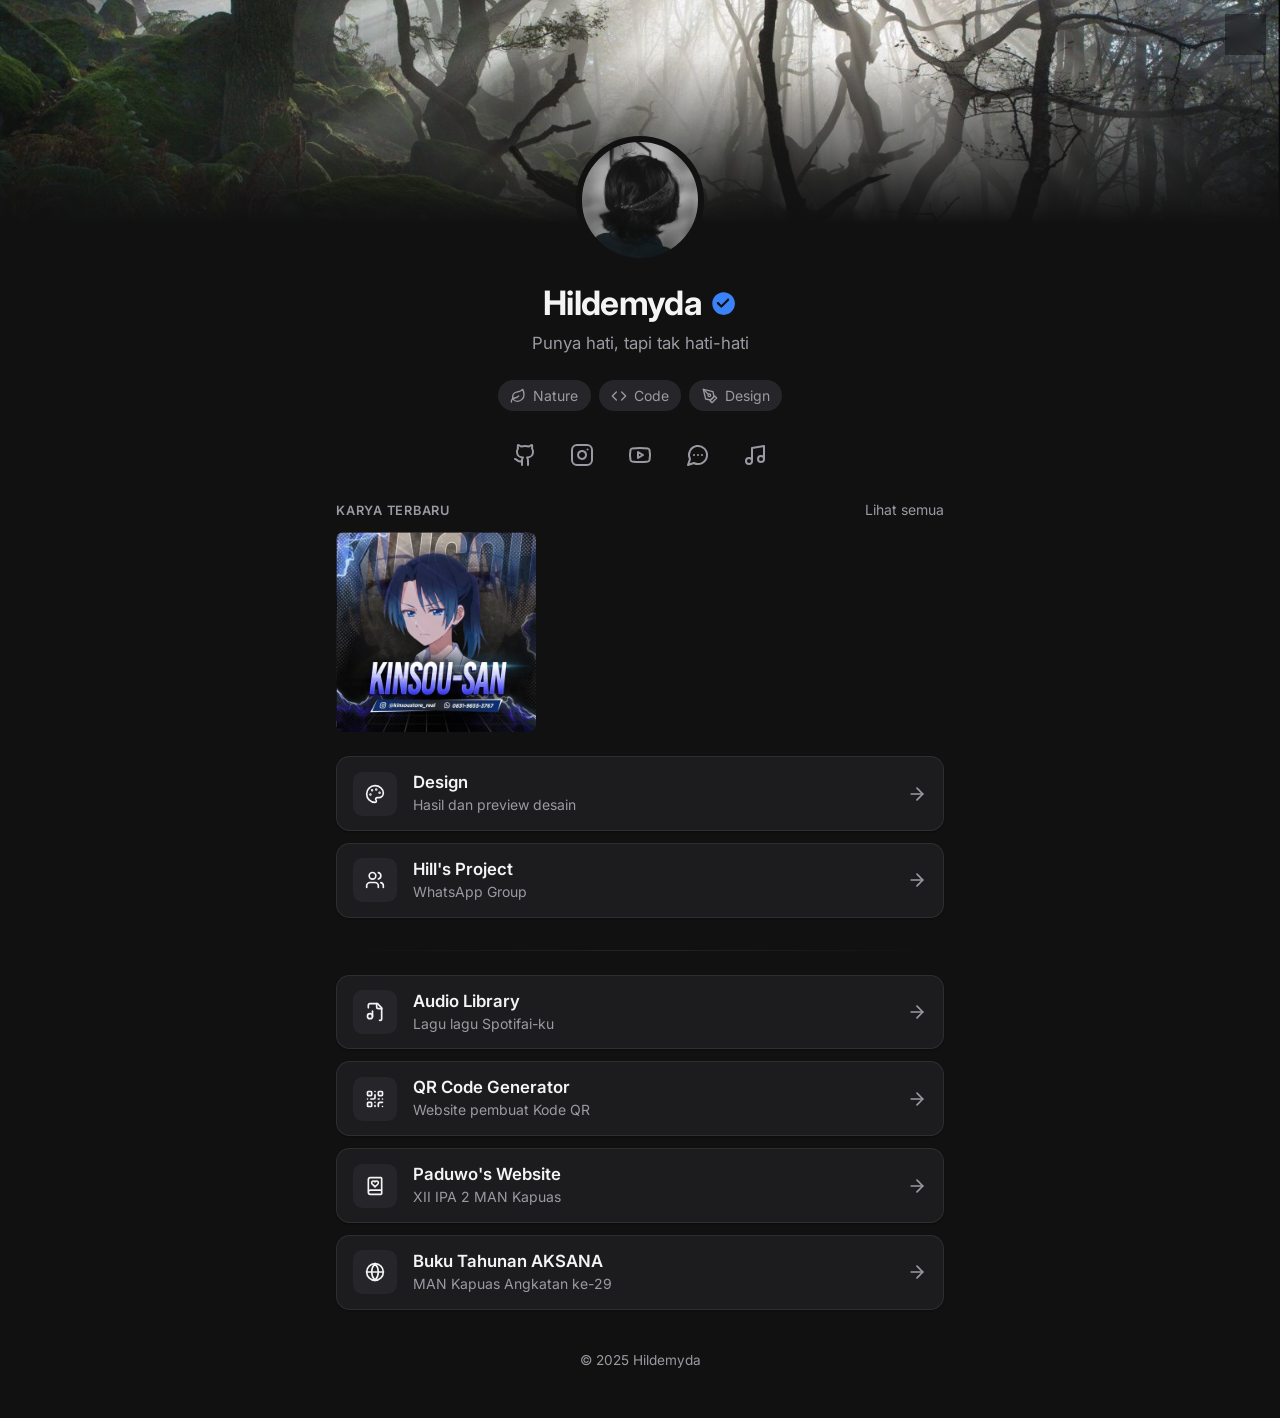
==== index.html @ 5c7d13bf "Add files via upload" ====
<!DOCTYPE html>
<html lang="id">
<head>
    <meta charset="UTF-8">
    <meta name="viewport" content="width=device-width, initial-scale=1.0">
    <title>Hildemyda</title>
    <meta name="description" content="Hildemyda: alam, kode, dan desain. Portofolio dan kumpulan proyek.">
    <meta property="og:title" content="Hildemyda">
    <meta property="og:description" content="Punya hati, tapi tak hati-hati.">
    <meta property="og:image" content="https://alpa.my.id/header.jpg">
    <meta property="og:url" content="https://alpa.my.id/">
    <link rel="icon" href="./profile.jpg">

    <script>
        // Terapkan tema tersimpan sebelum halaman tampil, supaya tidak berkedip
        try { if (localStorage.getItem('theme') === 'light') document.documentElement.classList.add('light'); } catch (e) {}
    </script>

    <link rel="preconnect" href="https://fonts.googleapis.com">
    <link rel="preconnect" href="https://fonts.gstatic.com" crossorigin>
    <link href="https://fonts.googleapis.com/css2?family=Inter:wght@400;500;600;700&display=swap" rel="stylesheet">
    <link rel="stylesheet" href="./style.css">
</head>
<body>

    <header class="banner">
        <img src="./header.jpg" alt="" width="1600" height="1000">
        <button class="theme-btn" type="button" data-theme-toggle aria-label="Ganti tema terang atau gelap">
            <i class="sun" data-icon="sun"></i>
            <i class="moon" data-icon="moon"></i>
        </button>
    </header>

    <main class="wrap pull">
        <section class="profile">
            <div class="avatar" style="background-image: url('./profile.jpg')" role="img" aria-label="Foto profil Hildemyda"></div>
            <div class="name-row">
                <h1 class="name">Hildemyda</h1>
                <svg class="verified" fill="currentColor" viewBox="0 0 24 24" aria-hidden="true"><path d="M12,2C6.477,2,2,6.477,2,12s4.477,10,10,10s10-4.477,10-10S17.523,2,12,2z M16.707,9.293l-6,6 C10.512,15.488,10.256,15.583,10,15.583s-0.512-0.095-0.707-0.293l-3-3c-0.391-0.391-0.391-1.023,0-1.414s1.023-0.391,1.414,0 L10,13.172l5.293-5.293c0.391-0.391,1.023-0.391,1.414,0S17.098,8.902,16.707,9.293z"/></svg>
            </div>
            <p class="bio">Punya hati, tapi tak hati-hati</p>
        </section>

        <div class="main stack">
            <div class="tags">
                <span class="tag"><i data-icon="leaf"></i>Nature</span>
                <span class="tag"><i data-icon="code"></i>Code</span>
                <span class="tag"><i data-icon="pen-tool"></i>Design</span>
            </div>

            <nav class="socials" aria-label="Media sosial">
                <a class="social" href="https://github.com/hildemyda" target="_blank" rel="noopener noreferrer" aria-label="GitHub"><i data-icon="github"></i></a>
                <a class="social" href="https://instagram.com/hildemyda" target="_blank" rel="noopener noreferrer" aria-label="Instagram"><i data-icon="instagram"></i></a>
                <a class="social" href="https://youtube.com/@hildemyda" target="_blank" rel="noopener noreferrer" aria-label="YouTube"><i data-icon="youtube"></i></a>
                <a class="social" href="https://wa.me/6285754711287" target="_blank" rel="noopener noreferrer" aria-label="WhatsApp"><i data-icon="chat"></i></a>
                <button class="social" id="play-music" type="button" aria-label="Putar musik" aria-pressed="false"><i data-icon="music"></i></button>
            </nav>

            <section aria-labelledby="t-karya">
                <div class="section-head">
                    <h2 class="section-title" id="t-karya">Karya terbaru</h2>
                    <a class="section-link" href="./design">Lihat semua</a>
                </div>
                <div class="grid" id="home-works"></div>
            </section>

            <div class="cards">
                <a class="card" href="./design">
                    <div class="card-icon"><i data-icon="palette"></i></div>
                    <div class="card-text"><h2 class="card-title">Design</h2><p class="card-desc">Hasil dan preview desain</p></div>
                    <i class="card-arrow" data-icon="arrow-right"></i>
                </a>
                <a class="card" href="https://chat.whatsapp.com/F9GDYQOKWxk4l3xs7fXmAJ" target="_blank" rel="noopener noreferrer">
                    <div class="card-icon"><i data-icon="users"></i></div>
                    <div class="card-text"><h2 class="card-title">Hill's Project</h2><p class="card-desc">WhatsApp Group</p></div>
                    <i class="card-arrow" data-icon="arrow-right"></i>
                </a>
            </div>

            <hr class="divider">

            <div class="cards">
                <a class="card" href="https://hildemyda.github.io/audio-libraryku/" target="_blank" rel="noopener noreferrer">
                    <div class="card-icon"><i data-icon="file-audio"></i></div>
                    <div class="card-text"><h2 class="card-title">Audio Library</h2><p class="card-desc">Lagu lagu Spotifai-ku</p></div>
                    <i class="card-arrow" data-icon="arrow-right"></i>
                </a>
                <a class="card" href="https://hildemyda.github.io/qrcode-generator/" target="_blank" rel="noopener noreferrer">
                    <div class="card-icon"><i data-icon="qr-code"></i></div>
                    <div class="card-text"><h2 class="card-title">QR Code Generator</h2><p class="card-desc">Website pembuat Kode QR</p></div>
                    <i class="card-arrow" data-icon="arrow-right"></i>
                </a>
                <a class="card" href="https://hildemyda.github.io/paduwo-main/" target="_blank" rel="noopener noreferrer">
                    <div class="card-icon"><i data-icon="book-heart"></i></div>
                    <div class="card-text"><h2 class="card-title">Paduwo's Website</h2><p class="card-desc">XII IPA 2 MAN Kapuas</p></div>
                    <i class="card-arrow" data-icon="arrow-right"></i>
                </a>
                <a class="card" href="https://aksana29-mankapuas.github.io/" target="_blank" rel="noopener noreferrer">
                    <div class="card-icon"><i data-icon="globe"></i></div>
                    <div class="card-text"><h2 class="card-title">Buku Tahunan AKSANA</h2><p class="card-desc">MAN Kapuas Angkatan ke-29</p></div>
                    <i class="card-arrow" data-icon="arrow-right"></i>
                </a>
            </div>

            <footer class="footer"><p>&copy; 2025 Hildemyda</p></footer>
        </div>
    </main>

    <audio id="song-player" src="./audio.mp3" preload="none"></audio>

    <script>window.ROOT = './';</script>
    <script src="./works.js"></script>
    <script src="./site.js"></script>
    <script>
        document.addEventListener('DOMContentLoaded', function () {
            // Karya terbaru: maksimal 6, langsung mengarah ke halaman /design
            var box = document.getElementById('home-works');
            var items = (window.WORKS || []).slice(0, 6);
            if (!items.length) {
                box.outerHTML = '<p class="empty">Karya akan segera ditambahkan.</p>';
            } else {
                items.forEach(function (w) {
                    var a = document.createElement('a');
                    a.className = 'work';
                    a.href = './design#karya-' + w.id;
                    a.setAttribute('aria-label', 'Lihat karya ' + w.title);
                    var img = document.createElement('img');
                    img.src = window.ROOT + w.thumb;
                    img.alt = w.title;
                    img.loading = 'lazy';
                    var label = document.createElement('span');
                    label.className = 'work-label';
                    label.textContent = w.title;
                    a.appendChild(img);
                    a.appendChild(label);
                    box.appendChild(a);
                });
            }

            // Musik
            var btn = document.getElementById('play-music');
            var player = document.getElementById('song-player');
            btn.addEventListener('click', function () {
                if (player.paused) {
                    var p = player.play();
                    if (p && p.catch) p.catch(function () {});
                } else {
                    player.pause();
                    player.currentTime = 0;
                }
            });
            player.addEventListener('play', function () {
                btn.classList.add('playing');
                btn.setAttribute('aria-pressed', 'true');
                btn.setAttribute('aria-label', 'Hentikan musik');
            });
            player.addEventListener('pause', function () {
                btn.classList.remove('playing');
                btn.setAttribute('aria-pressed', 'false');
                btn.setAttribute('aria-label', 'Putar musik');
            });
        });
    </script>
</body>
</html>
---- style.css ----
/* Gaya bersama untuk halaman utama dan /design.
   Dasarnya tetap gaya asli (Inter, gelap, kartu, ikon), hanya dirapikan. */

:root {
    --bg: #111112;
    --card: #1c1c1e;
    --card-hover: #2a2a2d;
    --chip: #26262a;
    --text: #f4f4f5;
    --muted: #9a9aa2;
    --line: rgba(255, 255, 255, 0.08);
    --accent: #1db954;
    --shadow: 0 1px 2px rgba(0, 0, 0, .35);
    --shadow-hover: 0 10px 24px rgba(0, 0, 0, .35);
}

html.light {
    --bg: #f2f3f5;
    --card: #ffffff;
    --card-hover: #ececef;
    --chip: #e4e5e8;
    --text: #1b1b1f;
    --muted: #62626b;
    --line: rgba(0, 0, 0, 0.08);
    --accent: #14883f;
    --shadow: 0 1px 2px rgba(0, 0, 0, .06);
    --shadow-hover: 0 10px 24px rgba(0, 0, 0, .1);
}

* { margin: 0; padding: 0; box-sizing: border-box; }

body {
    font-family: 'Inter', system-ui, sans-serif;
    background: var(--bg);
    color: var(--text);
    line-height: 1.5;
    -webkit-font-smoothing: antialiased;
    overflow-x: hidden;
    transition: background-color .3s ease, color .3s ease;
}

a { color: inherit; text-decoration: none; }

:focus-visible {
    outline: 2px solid var(--accent);
    outline-offset: 3px;
    border-radius: 6px;
}

/* Ikon (disisipkan oleh site.js dari atribut data-icon) */
.ic {
    display: inline-flex;
    width: 1.25rem;
    height: 1.25rem;
    flex-shrink: 0;
}
.ic svg { width: 100%; height: 100%; }

/* Header bergambar */
.banner { position: relative; }
.banner img {
    display: block;
    width: 100%;
    height: 10rem;
    object-fit: cover;
    object-position: 55% 40%;
}
.banner::after {
    content: "";
    position: absolute;
    inset: 0;
    background: linear-gradient(to top, var(--bg), transparent 75%);
}

.theme-btn {
    position: absolute;
    top: .9rem;
    right: .9rem;
    z-index: 2;
    width: 2.5rem;
    height: 2.5rem;
    display: grid;
    place-items: center;
    border: 1px solid rgba(255, 255, 255, .2);
    border-radius: 50%;
    background: rgba(17, 17, 18, .5);
    color: #f4f4f5;
    cursor: pointer;
    backdrop-filter: blur(6px);
    -webkit-backdrop-filter: blur(6px);
}
.theme-btn:hover { background: rgba(17, 17, 18, .75); }
.theme-btn .ic { width: 1.15rem; height: 1.15rem; }
.theme-btn .moon { display: none; }
html.light .theme-btn .sun { display: none; }
html.light .theme-btn .moon { display: inline-flex; }

/* Kolom konten */
.wrap {
    position: relative;
    width: 100%;
    max-width: 40rem;
    margin: 0 auto;
    padding: 0 1rem 3rem;
}
.wrap.pull { margin-top: -4.5rem; }

/* Profil */
.profile { display: flex; flex-direction: column; align-items: center; text-align: center; }

.avatar {
    width: 6.5rem;
    height: 6.5rem;
    border-radius: 50%;
    border: 4px solid var(--bg);
    background: var(--card) center / cover no-repeat;
}

.name-row { margin-top: .9rem; display: flex; align-items: center; justify-content: center; gap: .5rem; }
.name { font-size: 1.6rem; font-weight: 700; letter-spacing: -0.02em; }
.verified { width: 1.4rem; height: 1.4rem; color: #3b82f6; }
.bio { margin-top: .15rem; color: var(--muted); }

.stack > * + * { margin-top: 1.5rem; }
.main { margin-top: 1.5rem; }

/* Tag */
.tags { display: flex; flex-wrap: wrap; justify-content: center; gap: .5rem; }
.tag {
    display: inline-flex;
    align-items: center;
    gap: .4rem;
    padding: .3rem .8rem;
    border-radius: 999px;
    font-size: .875rem;
    color: var(--muted);
    background: var(--chip);
}
.tag .ic { width: 1rem; height: 1rem; }

/* Ikon sosial */
.socials { display: flex; justify-content: center; align-items: center; gap: 1.1rem; }
.social {
    display: grid;
    place-items: center;
    width: 2.5rem;
    height: 2.5rem;
    border-radius: 50%;
    border: 0;
    background: transparent;
    color: var(--muted);
    cursor: pointer;
    transition: color .2s ease, background-color .2s ease, transform .2s ease;
}
.social:hover { color: var(--text); background: var(--chip); transform: translateY(-2px); }
.social .ic { width: 1.5rem; height: 1.5rem; }
#play-music.playing { color: var(--accent); }
#play-music.playing .ic { animation: pulse 1.5s ease-in-out infinite; }

@keyframes pulse {
    0%, 100% { transform: scale(1); }
    50% { transform: scale(1.18); }
}

/* Kartu tautan */
.cards > * + * { margin-top: .75rem; }

.card {
    display: flex;
    align-items: center;
    gap: 1rem;
    padding: .9rem 1rem;
    border-radius: .85rem;
    background: var(--card);
    border: 1px solid var(--line);
    box-shadow: var(--shadow);
    transition: background-color .2s ease, transform .2s ease, box-shadow .2s ease;
}
.card:hover { background: var(--card-hover); transform: translateY(-3px); box-shadow: var(--shadow-hover); }

.card-icon {
    display: grid;
    place-items: center;
    width: 2.75rem;
    height: 2.75rem;
    border-radius: .6rem;
    background: var(--chip);
}
.card-text { flex: 1; min-width: 0; }
.card-title { font-size: 1rem; font-weight: 600; line-height: 1.3; }
.card-desc { font-size: .875rem; color: var(--muted); }
.card-arrow { color: var(--muted); transition: transform .2s ease; }
.card:hover .card-arrow { transform: translateX(3px); }

/* Judul bagian */
.divider { height: 1px; border: 0; background: linear-gradient(to right, transparent, var(--line), transparent); margin: 2rem 0 1.5rem; }

.section-head { display: flex; align-items: baseline; justify-content: space-between; margin-bottom: .75rem; }
.section-title { font-size: .8rem; font-weight: 600; letter-spacing: .06em; text-transform: uppercase; color: var(--muted); }
.section-link { font-size: .875rem; color: var(--muted); }
.section-link:hover { color: var(--text); }

/* Grid karya */
.grid { display: grid; grid-template-columns: repeat(3, 1fr); gap: 4px; }

.work {
    position: relative;
    aspect-ratio: 1 / 1;
    overflow: hidden;
    border: 0;
    padding: 0;
    border-radius: .5rem;
    background: var(--card);
    cursor: pointer;
    color: #fff;
}
.work img { width: 100%; height: 100%; object-fit: cover; display: block; transition: transform .5s ease; }
.work:hover img { transform: scale(1.06); }
.work-label {
    position: absolute;
    left: 0;
    right: 0;
    bottom: 0;
    padding: 1.2rem .6rem .5rem;
    font-size: .75rem;
    font-weight: 500;
    text-align: left;
    background: linear-gradient(to top, rgba(0, 0, 0, .7), transparent);
    opacity: 0;
    transition: opacity .25s ease;
}
.work:hover .work-label, .work:focus-visible .work-label { opacity: 1; }
@media (hover: none) { .work-label { opacity: 1; } }

.empty { color: var(--muted); font-size: .9rem; padding: 1.5rem 0; text-align: center; }

/* Tombol */
.btn {
    display: inline-flex;
    align-items: center;
    justify-content: center;
    gap: .55rem;
    padding: .75rem 1.5rem;
    border-radius: 999px;
    font: inherit;
    font-weight: 600;
    cursor: pointer;
    border: 0;
    transition: transform .2s ease, background-color .2s ease;
}
.btn:hover { transform: translateY(-2px); }
.btn-wa { background: #16a34a; color: #fff; }
.btn-wa:hover { background: #15803d; }

.footer { margin-top: 2.5rem; text-align: center; font-size: .85rem; color: var(--muted); }

/* Halaman /design */
.topbar {
    position: sticky;
    top: 0;
    z-index: 5;
    background: color-mix(in srgb, var(--bg) 88%, transparent);
    backdrop-filter: blur(10px);
    -webkit-backdrop-filter: blur(10px);
    border-bottom: 1px solid var(--line);
}
.topbar-in {
    max-width: 64rem;
    margin: 0 auto;
    padding: .7rem 1rem;
    display: flex;
    align-items: center;
    justify-content: space-between;
}
.back { display: inline-flex; align-items: center; gap: .4rem; font-size: .95rem; font-weight: 500; color: var(--muted); }
.back:hover { color: var(--text); }
.top-theme {
    display: grid; place-items: center; width: 2.25rem; height: 2.25rem;
    border: 1px solid var(--line); border-radius: 50%; background: transparent; color: var(--muted); cursor: pointer;
}
.top-theme:hover { color: var(--text); }
.top-theme .moon { display: none; }
html.light .top-theme .sun { display: none; }
html.light .top-theme .moon { display: inline-flex; }

.page { max-width: 64rem; margin: 0 auto; padding: 2rem 1rem 3rem; }
.page-title { font-size: 2rem; font-weight: 700; letter-spacing: -0.02em; }
.page-sub { margin-top: .35rem; color: var(--muted); max-width: 34rem; }
.page .tags { justify-content: flex-start; margin-top: 1rem; }

.filters { display: flex; flex-wrap: wrap; gap: .5rem; margin: 1.5rem 0 1rem; }
.chip {
    font: inherit; font-size: .875rem; padding: .35rem .9rem; border-radius: 999px;
    border: 1px solid var(--line); background: transparent; color: var(--muted); cursor: pointer;
    transition: background-color .2s ease, color .2s ease;
}
.chip:hover { color: var(--text); }
.chip[aria-pressed="true"] { background: var(--text); color: var(--bg); border-color: var(--text); }

.page .grid { margin-top: 1.5rem; gap: 6px; }
.filters + .grid { margin-top: 0; }
@media (min-width: 640px) { .page .grid { grid-template-columns: repeat(4, 1fr); } }
@media (min-width: 960px) { .page .grid { grid-template-columns: repeat(5, 1fr); gap: 8px; } }

.cta { margin-top: 3rem; padding: 2rem 1rem; text-align: center; border-top: 1px solid var(--line); }
.cta h2 { font-size: 1.35rem; font-weight: 600; margin-bottom: 1rem; }

/* Jendela detail karya */
dialog.viewer {
    width: min(52rem, 94vw);
    max-height: 90vh;
    margin: auto;
    padding: 0;
    border: 1px solid var(--line);
    border-radius: 1rem;
    background: var(--card);
    color: var(--text);
    overflow: hidden;
}
dialog.viewer::backdrop { background: rgba(0, 0, 0, .8); backdrop-filter: blur(3px); }
.viewer-box { display: flex; flex-direction: column; max-height: 90vh; }
.viewer-head {
    display: flex; align-items: center; justify-content: space-between; gap: 1rem;
    padding: .9rem 1rem; border-bottom: 1px solid var(--line);
}
.viewer-title { font-size: 1.1rem; font-weight: 600; }
.viewer-cat { font-size: .8rem; color: var(--muted); }
.viewer-close {
    display: grid; place-items: center; width: 2.25rem; height: 2.25rem; border-radius: 50%;
    border: 0; background: transparent; color: var(--muted); cursor: pointer;
}
.viewer-close:hover { background: var(--chip); color: var(--text); }
.viewer-body { overflow-y: auto; padding: 1rem; }
.viewer-desc { color: var(--muted); white-space: pre-line; font-size: .95rem; margin-bottom: 1rem; }
.viewer-body img { display: block; width: 100%; height: auto; border-radius: .6rem; margin-bottom: .75rem; background: var(--chip); }

@media (min-width: 768px) {
    .banner img { height: 14rem; }
    .wrap.pull { margin-top: -5.5rem; }
    .avatar { width: 8rem; height: 8rem; border-width: 6px; }
    .name { font-size: 2.1rem; }
    .verified { width: 1.7rem; height: 1.7rem; }
    .bio { font-size: 1.05rem; }
    .card-title { font-size: 1.05rem; }
    .page-title { font-size: 2.5rem; }
}

@media (prefers-reduced-motion: reduce) {
    * { transition: none !important; animation: none !important; }
}
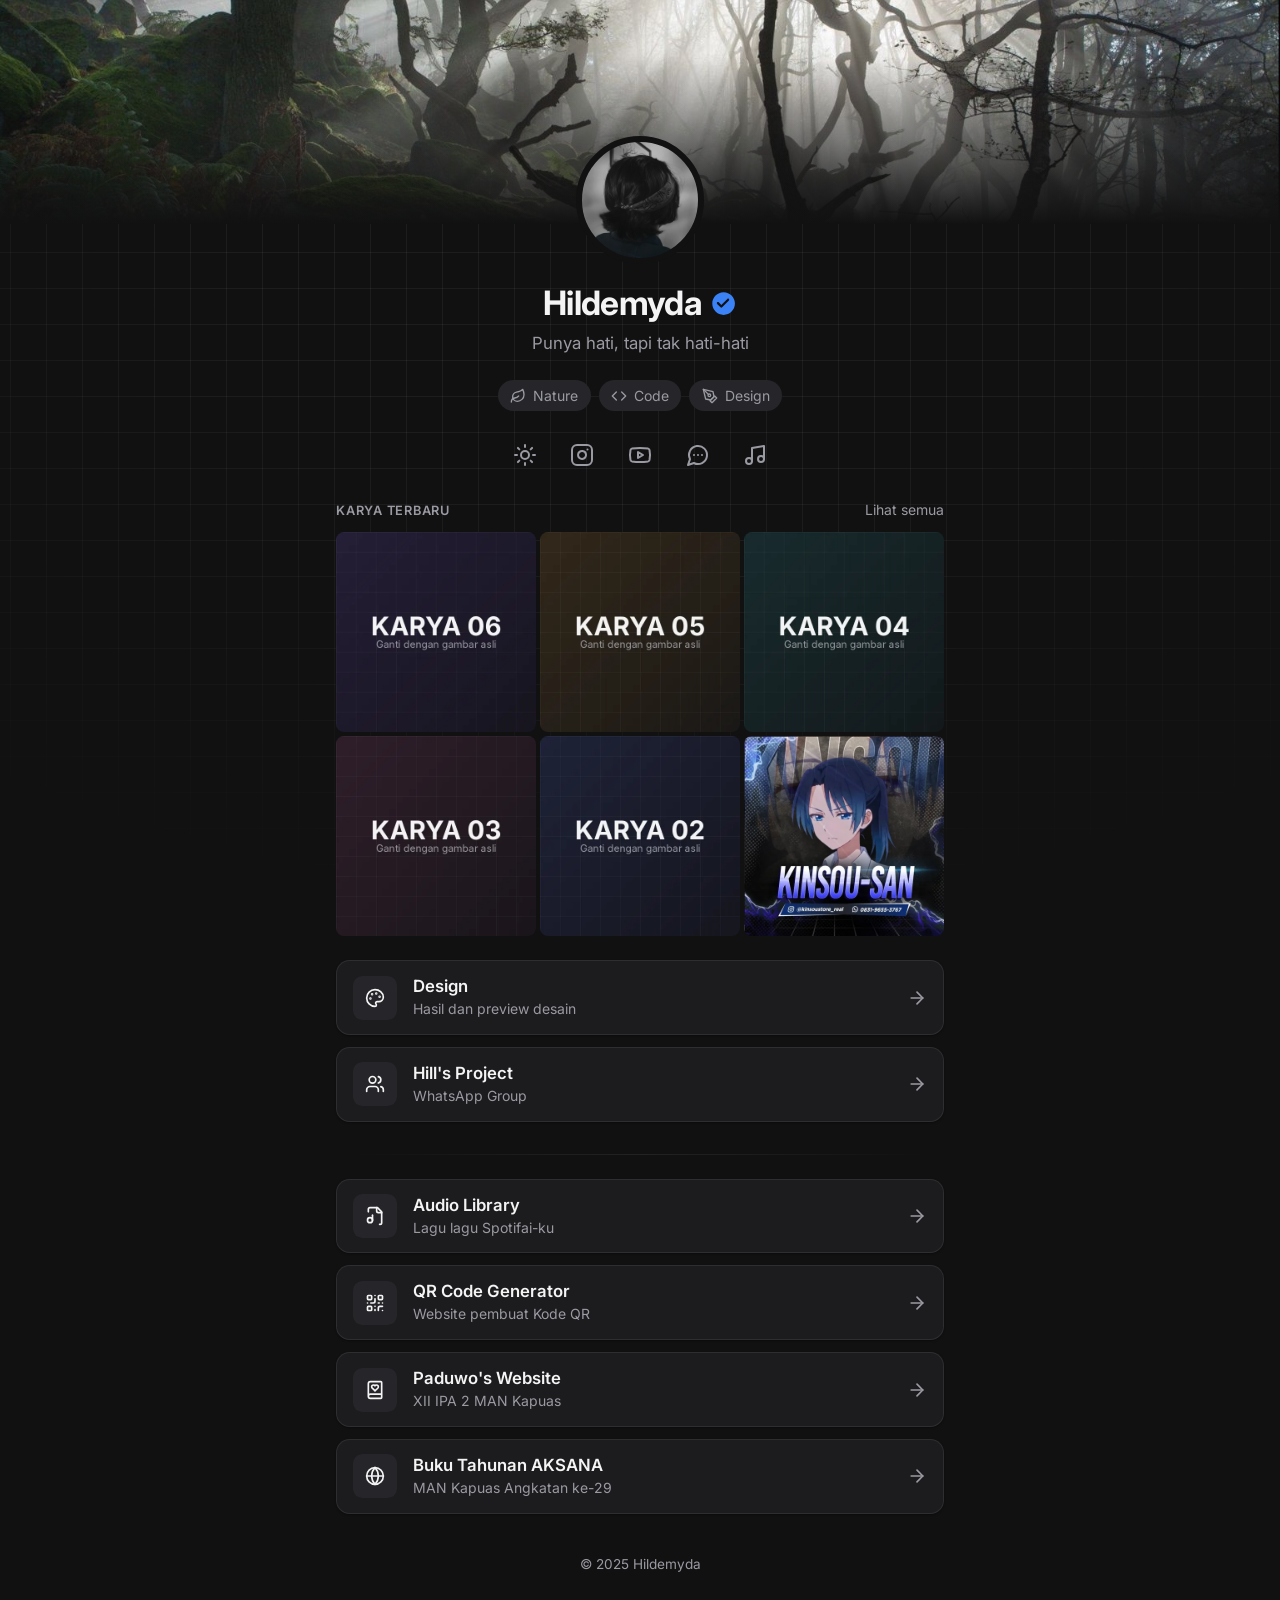
==== commit 1499daf2: "Add files via upload" ====
--- a/index.html
+++ b/index.html
@@ -7,9 +7,9 @@
     <meta name="description" content="Hildemyda: alam, kode, dan desain. Portofolio dan kumpulan proyek.">
     <meta property="og:title" content="Hildemyda">
     <meta property="og:description" content="Punya hati, tapi tak hati-hati.">
-    <meta property="og:image" content="https://alpa.my.id/header.jpg">
+    <meta property="og:image" content="https://alpa.my.id/media/header.jpg">
     <meta property="og:url" content="https://alpa.my.id/">
-    <link rel="icon" href="./profile.jpg">
+    <link rel="icon" href="./media/profile.jpg">
 
     <script>
         // Terapkan tema tersimpan sebelum halaman tampil, supaya tidak berkedip
@@ -19,21 +19,17 @@
     <link rel="preconnect" href="https://fonts.googleapis.com">
     <link rel="preconnect" href="https://fonts.gstatic.com" crossorigin>
     <link href="https://fonts.googleapis.com/css2?family=Inter:wght@400;500;600;700&display=swap" rel="stylesheet">
-    <link rel="stylesheet" href="./style.css">
+    <link rel="stylesheet" href="./css/style.css">
 </head>
 <body>
 
     <header class="banner">
-        <img src="./header.jpg" alt="" width="1600" height="1000">
-        <button class="theme-btn" type="button" data-theme-toggle aria-label="Ganti tema terang atau gelap">
-            <i class="sun" data-icon="sun"></i>
-            <i class="moon" data-icon="moon"></i>
-        </button>
+        <img src="./media/header.jpg" alt="" width="1600" height="1000">
     </header>
 
     <main class="wrap pull">
         <section class="profile">
-            <div class="avatar" style="background-image: url('./profile.jpg')" role="img" aria-label="Foto profil Hildemyda"></div>
+            <div class="avatar" style="background-image: url('./media/profile.jpg')" role="img" aria-label="Foto profil Hildemyda"></div>
             <div class="name-row">
                 <h1 class="name">Hildemyda</h1>
                 <svg class="verified" fill="currentColor" viewBox="0 0 24 24" aria-hidden="true"><path d="M12,2C6.477,2,2,6.477,2,12s4.477,10,10,10s10-4.477,10-10S17.523,2,12,2z M16.707,9.293l-6,6 C10.512,15.488,10.256,15.583,10,15.583s-0.512-0.095-0.707-0.293l-3-3c-0.391-0.391-0.391-1.023,0-1.414s1.023-0.391,1.414,0 L10,13.172l5.293-5.293c0.391-0.391,1.023-0.391,1.414,0S17.098,8.902,16.707,9.293z"/></svg>
@@ -49,23 +45,23 @@
             </div>
 
             <nav class="socials" aria-label="Media sosial">
-                <a class="social" href="https://github.com/hildemyda" target="_blank" rel="noopener noreferrer" aria-label="GitHub"><i data-icon="github"></i></a>
+                <button class="social social-theme" type="button" data-theme-toggle aria-label="Ganti tema terang atau gelap"><i class="sun" data-icon="sun"></i><i class="moon" data-icon="moon"></i></button>
                 <a class="social" href="https://instagram.com/hildemyda" target="_blank" rel="noopener noreferrer" aria-label="Instagram"><i data-icon="instagram"></i></a>
                 <a class="social" href="https://youtube.com/@hildemyda" target="_blank" rel="noopener noreferrer" aria-label="YouTube"><i data-icon="youtube"></i></a>
-                <a class="social" href="https://wa.me/6285754711287" target="_blank" rel="noopener noreferrer" aria-label="WhatsApp"><i data-icon="chat"></i></a>
+                <a class="social" href="https://whatsapp.com/channel/0029VaeTIQODjiOY88u59U2w" target="_blank" rel="noopener noreferrer" aria-label="Channel WhatsApp"><i data-icon="chat"></i></a>
                 <button class="social" id="play-music" type="button" aria-label="Putar musik" aria-pressed="false"><i data-icon="music"></i></button>
             </nav>
 
             <section aria-labelledby="t-karya">
                 <div class="section-head">
                     <h2 class="section-title" id="t-karya">Karya terbaru</h2>
-                    <a class="section-link" href="./design">Lihat semua</a>
+                    <a class="section-link" href="./design/">Lihat semua</a>
                 </div>
                 <div class="grid" id="home-works"></div>
             </section>
 
             <div class="cards">
-                <a class="card" href="./design">
+                <a class="card" href="./design/">
                     <div class="card-icon"><i data-icon="palette"></i></div>
                     <div class="card-text"><h2 class="card-title">Design</h2><p class="card-desc">Hasil dan preview desain</p></div>
                     <i class="card-arrow" data-icon="arrow-right"></i>
@@ -106,11 +102,11 @@
         </div>
     </main>
 
-    <audio id="song-player" src="./audio.mp3" preload="none"></audio>
+    <audio id="song-player" src="./media/audio.mp3" preload="none"></audio>
 
     <script>window.ROOT = './';</script>
-    <script src="./works.js"></script>
-    <script src="./site.js"></script>
+    <script src="./js/works.js"></script>
+    <script src="./js/site.js"></script>
     <script>
         document.addEventListener('DOMContentLoaded', function () {
             // Karya terbaru: maksimal 6, langsung mengarah ke halaman /design
@@ -122,7 +118,7 @@
                 items.forEach(function (w) {
                     var a = document.createElement('a');
                     a.className = 'work';
-                    a.href = './design#karya-' + w.id;
+                    a.href = './design/#karya-' + w.id;
                     a.setAttribute('aria-label', 'Lihat karya ' + w.title);
                     var img = document.createElement('img');
                     img.src = window.ROOT + w.thumb;
--- a/css/style.css
+++ b/css/style.css
@@ -0,0 +1,349 @@
+/* Gaya bersama untuk halaman utama dan /design.
+   Dasarnya tetap gaya asli (Inter, gelap, kartu, ikon), hanya dirapikan. */
+
+:root {
+    --bg: #111112;
+    --card: #1c1c1e;
+    --card-hover: #2a2a2d;
+    --chip: #26262a;
+    --text: #f4f4f5;
+    --muted: #9a9aa2;
+    --line: rgba(255, 255, 255, 0.08);
+    --accent: #1db954;
+    --shadow: 0 1px 2px rgba(0, 0, 0, .35);
+    --shadow-hover: 0 10px 24px rgba(0, 0, 0, .35);
+    --grid: rgba(255, 255, 255, 0.05);
+}
+
+html.light {
+    --bg: #f2f3f5;
+    --card: #ffffff;
+    --card-hover: #ececef;
+    --chip: #e4e5e8;
+    --text: #1b1b1f;
+    --muted: #62626b;
+    --line: rgba(0, 0, 0, 0.08);
+    --accent: #14883f;
+    --shadow: 0 1px 2px rgba(0, 0, 0, .06);
+    --shadow-hover: 0 10px 24px rgba(0, 0, 0, .1);
+    --grid: rgba(0, 0, 0, 0.06);
+}
+
+* { margin: 0; padding: 0; box-sizing: border-box; }
+
+body {
+    font-family: 'Inter', system-ui, sans-serif;
+    background: var(--bg);
+    color: var(--text);
+    line-height: 1.5;
+    -webkit-font-smoothing: antialiased;
+    overflow-x: hidden;
+    transition: background-color .3s ease, color .3s ease;
+}
+
+/* Kotak-kotak tipis di background; diam saat halaman digulir dan memudar ke tepi layar */
+body::before {
+    content: "";
+    position: fixed;
+    inset: 0;
+    z-index: -1;
+    pointer-events: none;
+    background-image:
+        linear-gradient(var(--grid) 1px, transparent 1px),
+        linear-gradient(90deg, var(--grid) 1px, transparent 1px);
+    background-size: 36px 36px;
+    background-position: center top;
+    -webkit-mask-image: radial-gradient(ellipse 90% 75% at 50% 30%, #000 35%, transparent 100%);
+    mask-image: radial-gradient(ellipse 90% 75% at 50% 30%, #000 35%, transparent 100%);
+}
+
+a { color: inherit; text-decoration: none; }
+
+:focus-visible {
+    outline: 2px solid var(--accent);
+    outline-offset: 3px;
+    border-radius: 6px;
+}
+
+/* Ikon (disisipkan oleh site.js dari atribut data-icon) */
+.ic {
+    display: inline-flex;
+    width: 1.25rem;
+    height: 1.25rem;
+    flex-shrink: 0;
+}
+.ic svg { width: 100%; height: 100%; }
+
+/* Header bergambar */
+.banner { position: relative; }
+.banner img {
+    display: block;
+    width: 100%;
+    height: 10rem;
+    object-fit: cover;
+    object-position: 55% 40%;
+}
+.banner::after {
+    content: "";
+    position: absolute;
+    inset: 0;
+    background: linear-gradient(to top, var(--bg), transparent 75%);
+}
+
+
+/* Kolom konten */
+.wrap {
+    position: relative;
+    width: 100%;
+    max-width: 40rem;
+    margin: 0 auto;
+    padding: 0 1rem 3rem;
+}
+.wrap.pull { margin-top: -4.5rem; }
+
+/* Profil */
+.profile { display: flex; flex-direction: column; align-items: center; text-align: center; }
+
+.avatar {
+    width: 6.5rem;
+    height: 6.5rem;
+    border-radius: 50%;
+    border: 4px solid var(--bg);
+    background: var(--card) center / cover no-repeat;
+}
+
+.name-row { margin-top: .9rem; display: flex; align-items: center; justify-content: center; gap: .5rem; }
+.name { font-size: 1.6rem; font-weight: 700; letter-spacing: -0.02em; }
+.verified { width: 1.4rem; height: 1.4rem; color: #3b82f6; }
+.bio { margin-top: .15rem; color: var(--muted); }
+
+.stack > * + * { margin-top: 1.5rem; }
+.main { margin-top: 1.5rem; }
+
+/* Tag */
+.tags { display: flex; flex-wrap: wrap; justify-content: center; gap: .5rem; }
+.tag {
+    display: inline-flex;
+    align-items: center;
+    gap: .4rem;
+    padding: .3rem .8rem;
+    border-radius: 999px;
+    font-size: .875rem;
+    color: var(--muted);
+    background: var(--chip);
+}
+.tag .ic { width: 1rem; height: 1rem; }
+
+/* Ikon sosial */
+.socials { display: flex; justify-content: center; align-items: center; gap: 1.1rem; }
+.social {
+    display: grid;
+    place-items: center;
+    width: 2.5rem;
+    height: 2.5rem;
+    border-radius: 50%;
+    border: 0;
+    background: transparent;
+    color: var(--muted);
+    cursor: pointer;
+    transition: color .2s ease, background-color .2s ease, transform .2s ease;
+}
+.social:hover { color: var(--text); background: var(--chip); transform: translateY(-2px); }
+.social .ic { width: 1.5rem; height: 1.5rem; }
+.social-theme .moon { display: none; }
+html.light .social-theme .sun { display: none; }
+html.light .social-theme .moon { display: inline-flex; }
+#play-music.playing { color: var(--accent); }
+#play-music.playing .ic { animation: pulse 1.5s ease-in-out infinite; }
+
+@keyframes pulse {
+    0%, 100% { transform: scale(1); }
+    50% { transform: scale(1.18); }
+}
+
+/* Kartu tautan */
+.cards > * + * { margin-top: .75rem; }
+
+.card {
+    display: flex;
+    align-items: center;
+    gap: 1rem;
+    padding: .9rem 1rem;
+    border-radius: .85rem;
+    background: var(--card);
+    border: 1px solid var(--line);
+    box-shadow: var(--shadow);
+    transition: background-color .2s ease, transform .2s ease, box-shadow .2s ease;
+}
+.card:hover { background: var(--card-hover); transform: translateY(-3px); box-shadow: var(--shadow-hover); }
+
+.card-icon {
+    display: grid;
+    place-items: center;
+    width: 2.75rem;
+    height: 2.75rem;
+    border-radius: .6rem;
+    background: var(--chip);
+}
+.card-text { flex: 1; min-width: 0; }
+.card-title { font-size: 1rem; font-weight: 600; line-height: 1.3; }
+.card-desc { font-size: .875rem; color: var(--muted); }
+.card-arrow { color: var(--muted); transition: transform .2s ease; }
+.card:hover .card-arrow { transform: translateX(3px); }
+
+/* Judul bagian */
+.divider { height: 1px; border: 0; background: linear-gradient(to right, transparent, var(--line), transparent); margin: 2rem 0 1.5rem; }
+
+.section-head { display: flex; align-items: baseline; justify-content: space-between; margin-bottom: .75rem; }
+.section-title { font-size: .8rem; font-weight: 600; letter-spacing: .06em; text-transform: uppercase; color: var(--muted); }
+.section-link { font-size: .875rem; color: var(--muted); }
+.section-link:hover { color: var(--text); }
+
+/* Grid karya */
+.grid { display: grid; grid-template-columns: repeat(3, 1fr); gap: 4px; }
+
+.work {
+    position: relative;
+    aspect-ratio: 1 / 1;
+    overflow: hidden;
+    border: 0;
+    padding: 0;
+    border-radius: .5rem;
+    background: var(--card);
+    cursor: pointer;
+    color: #fff;
+}
+.work img { width: 100%; height: 100%; object-fit: cover; display: block; transition: transform .5s ease; }
+.work:hover img { transform: scale(1.06); }
+.work-label {
+    position: absolute;
+    left: 0;
+    right: 0;
+    bottom: 0;
+    padding: 1.2rem .6rem .5rem;
+    font-size: .75rem;
+    font-weight: 500;
+    text-align: left;
+    background: linear-gradient(to top, rgba(0, 0, 0, .7), transparent);
+    opacity: 0;
+    transition: opacity .25s ease;
+}
+.work:hover .work-label, .work:focus-visible .work-label { opacity: 1; }
+@media (hover: none) { .work-label { opacity: 1; } }
+
+.empty { color: var(--muted); font-size: .9rem; padding: 1.5rem 0; text-align: center; }
+
+/* Tombol */
+.btn {
+    display: inline-flex;
+    align-items: center;
+    justify-content: center;
+    gap: .55rem;
+    padding: .75rem 1.5rem;
+    border-radius: 999px;
+    font: inherit;
+    font-weight: 600;
+    cursor: pointer;
+    border: 0;
+    transition: transform .2s ease, background-color .2s ease;
+}
+.btn:hover { transform: translateY(-2px); }
+.btn-wa { background: #16a34a; color: #fff; }
+.btn-wa:hover { background: #15803d; }
+
+.footer { margin-top: 2.5rem; text-align: center; font-size: .85rem; color: var(--muted); }
+
+/* Halaman /design */
+.topbar {
+    position: sticky;
+    top: 0;
+    z-index: 5;
+    background: color-mix(in srgb, var(--bg) 88%, transparent);
+    backdrop-filter: blur(10px);
+    -webkit-backdrop-filter: blur(10px);
+    border-bottom: 1px solid var(--line);
+}
+.topbar-in {
+    max-width: 64rem;
+    margin: 0 auto;
+    padding: .7rem 1rem;
+    display: flex;
+    align-items: center;
+    justify-content: space-between;
+}
+.back { display: inline-flex; align-items: center; gap: .4rem; font-size: .95rem; font-weight: 500; color: var(--muted); }
+.back:hover { color: var(--text); }
+.top-theme {
+    display: grid; place-items: center; width: 2.25rem; height: 2.25rem;
+    border: 1px solid var(--line); border-radius: 50%; background: transparent; color: var(--muted); cursor: pointer;
+}
+.top-theme:hover { color: var(--text); }
+.top-theme .moon { display: none; }
+html.light .top-theme .sun { display: none; }
+html.light .top-theme .moon { display: inline-flex; }
+
+.page { max-width: 64rem; margin: 0 auto; padding: 2rem 1rem 3rem; }
+.page-title { font-size: 2rem; font-weight: 700; letter-spacing: -0.02em; }
+.page-sub { margin-top: .35rem; color: var(--muted); max-width: 34rem; }
+.page .tags { justify-content: flex-start; margin-top: 1rem; }
+
+.filters { display: flex; flex-wrap: wrap; gap: .5rem; margin: 1.5rem 0 1rem; }
+.chip {
+    font: inherit; font-size: .875rem; padding: .35rem .9rem; border-radius: 999px;
+    border: 1px solid var(--line); background: transparent; color: var(--muted); cursor: pointer;
+    transition: background-color .2s ease, color .2s ease;
+}
+.chip:hover { color: var(--text); }
+.chip[aria-pressed="true"] { background: var(--text); color: var(--bg); border-color: var(--text); }
+
+.page .grid { margin-top: 1.5rem; gap: 6px; }
+.filters + .grid { margin-top: 0; }
+@media (min-width: 640px) { .page .grid { grid-template-columns: repeat(4, 1fr); } }
+@media (min-width: 960px) { .page .grid { grid-template-columns: repeat(5, 1fr); gap: 8px; } }
+
+.cta { margin-top: 3rem; padding: 2rem 1rem; text-align: center; border-top: 1px solid var(--line); }
+.cta h2 { font-size: 1.35rem; font-weight: 600; margin-bottom: 1rem; }
+
+/* Jendela detail karya */
+dialog.viewer {
+    width: min(52rem, 94vw);
+    max-height: 90vh;
+    margin: auto;
+    padding: 0;
+    border: 1px solid var(--line);
+    border-radius: 1rem;
+    background: var(--card);
+    color: var(--text);
+    overflow: hidden;
+}
+dialog.viewer::backdrop { background: rgba(0, 0, 0, .8); backdrop-filter: blur(3px); }
+.viewer-box { display: flex; flex-direction: column; max-height: 90vh; }
+.viewer-head {
+    display: flex; align-items: center; justify-content: space-between; gap: 1rem;
+    padding: .9rem 1rem; border-bottom: 1px solid var(--line);
+}
+.viewer-title { font-size: 1.1rem; font-weight: 600; }
+.viewer-cat { font-size: .8rem; color: var(--muted); }
+.viewer-close {
+    display: grid; place-items: center; width: 2.25rem; height: 2.25rem; border-radius: 50%;
+    border: 0; background: transparent; color: var(--muted); cursor: pointer;
+}
+.viewer-close:hover { background: var(--chip); color: var(--text); }
+.viewer-body { overflow-y: auto; padding: 1rem; }
+.viewer-desc { color: var(--muted); white-space: pre-line; font-size: .95rem; margin-bottom: 1rem; }
+.viewer-body img { display: block; width: 100%; height: auto; border-radius: .6rem; margin-bottom: .75rem; background: var(--chip); }
+
+@media (min-width: 768px) {
+    .banner img { height: 14rem; }
+    .wrap.pull { margin-top: -5.5rem; }
+    .avatar { width: 8rem; height: 8rem; border-width: 6px; }
+    .name { font-size: 2.1rem; }
+    .verified { width: 1.7rem; height: 1.7rem; }
+    .bio { font-size: 1.05rem; }
+    .card-title { font-size: 1.05rem; }
+    .page-title { font-size: 2.5rem; }
+}
+
+@media (prefers-reduced-motion: reduce) {
+    * { transition: none !important; animation: none !important; }
+}
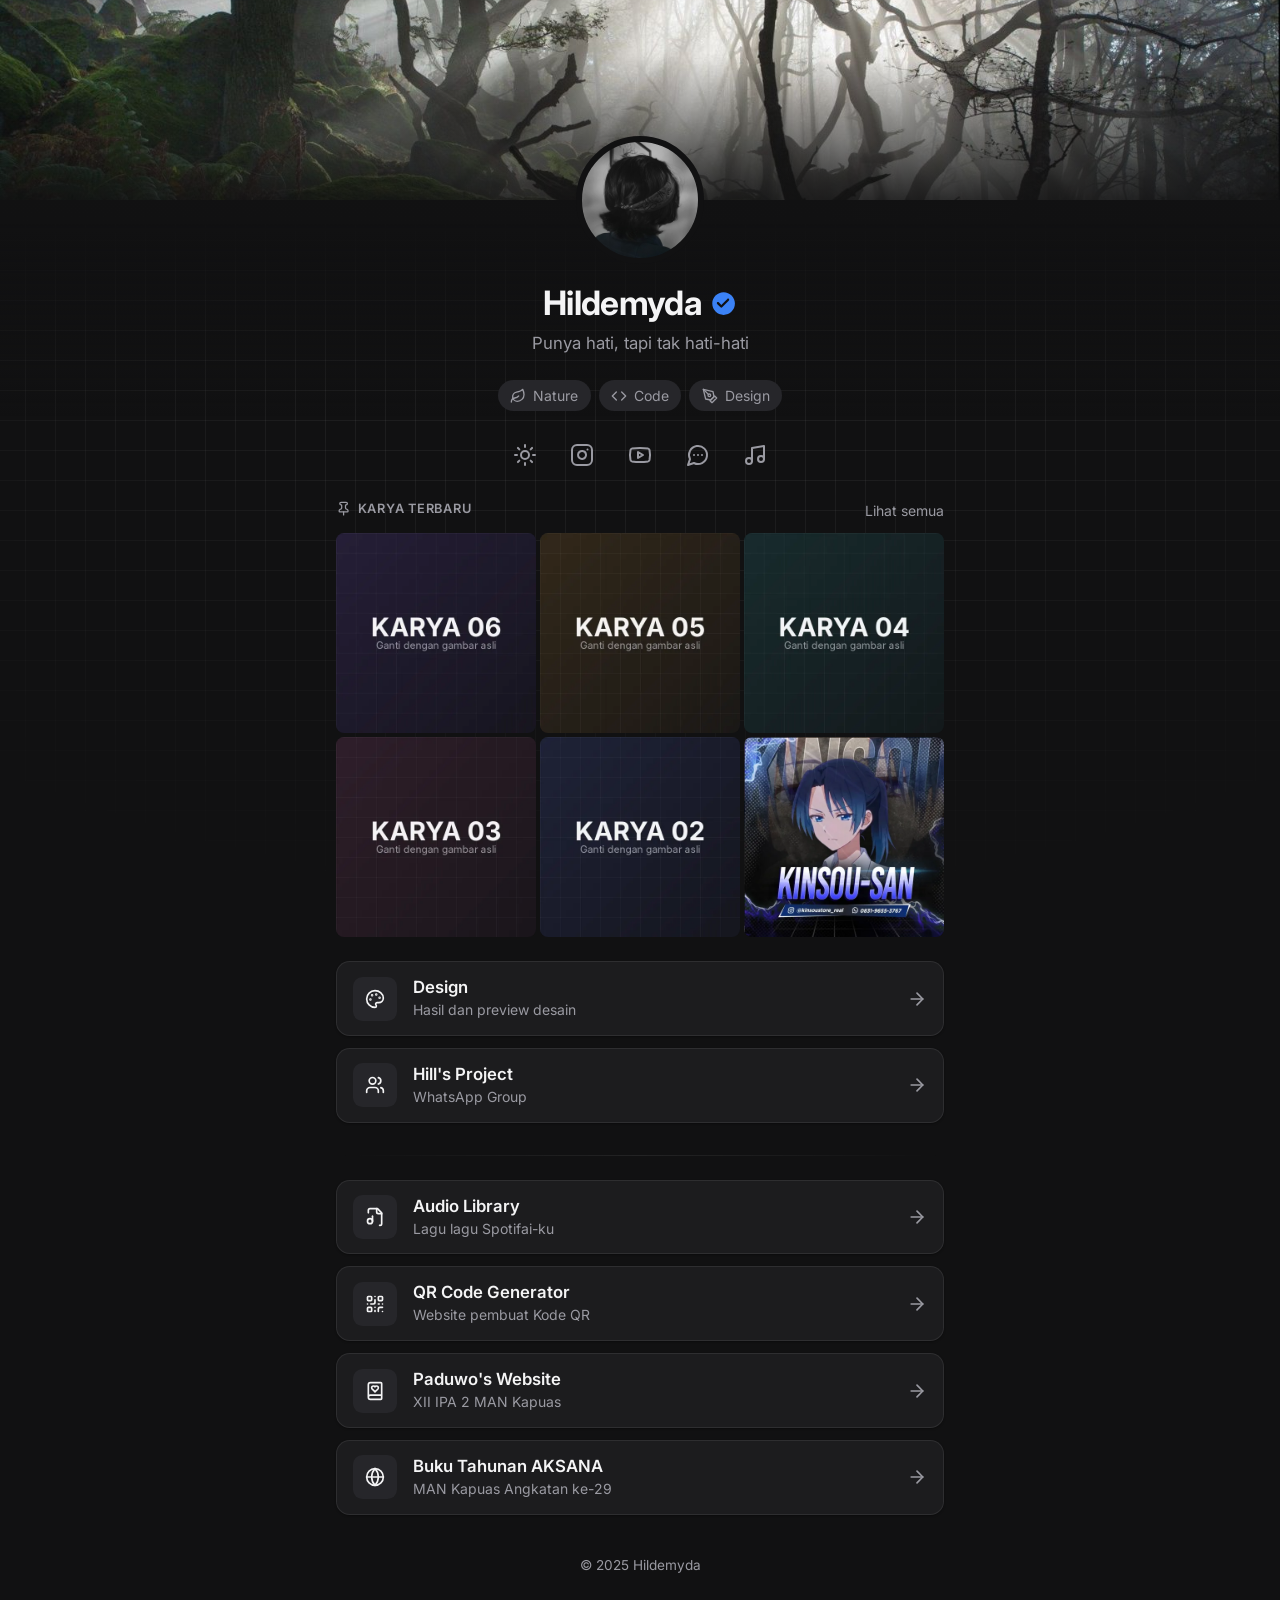
==== commit eab6f6df: "Add files via upload" ====
--- a/index.html
+++ b/index.html
@@ -54,7 +54,7 @@
 
             <section aria-labelledby="t-karya">
                 <div class="section-head">
-                    <h2 class="section-title" id="t-karya">Karya terbaru</h2>
+                    <h2 class="section-title" id="t-karya"><i data-icon="pin"></i><span id="pinned-title">Pinned</span></h2>
                     <a class="section-link" href="./design/">Lihat semua</a>
                 </div>
                 <div class="grid" id="home-works"></div>
@@ -109,9 +109,13 @@
     <script src="./js/site.js"></script>
     <script>
         document.addEventListener('DOMContentLoaded', function () {
-            // Karya terbaru: maksimal 6, langsung mengarah ke halaman /design
+            // Pinned: karya bertanda pinned (maksimal 6). Kalau belum ada yang di-pin,
+            // tampilkan 6 karya teratas di works.js dengan judul "Karya terbaru".
             var box = document.getElementById('home-works');
-            var items = (window.WORKS || []).slice(0, 6);
+            var all = window.WORKS || [];
+            var pinned = all.filter(function (w) { return w.pinned; });
+            var items = (pinned.length ? pinned : all).slice(0, 6);
+            if (!pinned.length) document.getElementById('pinned-title').textContent = 'Karya terbaru';
             if (!items.length) {
                 box.outerHTML = '<p class="empty">Karya akan segera ditambahkan.</p>';
             } else {
--- a/css/style.css
+++ b/css/style.css
@@ -3,6 +3,7 @@
 
 :root {
     --bg: #111112;
+    --bg-rgb: 17, 17, 18;
     --card: #1c1c1e;
     --card-hover: #2a2a2d;
     --chip: #26262a;
@@ -17,6 +18,7 @@
 
 html.light {
     --bg: #f2f3f5;
+    --bg-rgb: 242, 243, 245;
     --card: #ffffff;
     --card-hover: #ececef;
     --chip: #e4e5e8;
@@ -51,7 +53,7 @@
     background-image:
         linear-gradient(var(--grid) 1px, transparent 1px),
         linear-gradient(90deg, var(--grid) 1px, transparent 1px);
-    background-size: 36px 36px;
+    background-size: 30px 30px;
     background-position: center top;
     -webkit-mask-image: radial-gradient(ellipse 90% 75% at 50% 30%, #000 35%, transparent 100%);
     mask-image: radial-gradient(ellipse 90% 75% at 50% 30%, #000 35%, transparent 100%);
@@ -83,6 +85,24 @@
     object-fit: cover;
     object-position: 55% 40%;
 }
+/* Lapisan pudar warna latar tepat di bawah foto, supaya grid muncul pelan dan tidak menabrak foto.
+   Ikut bergulir bersama banner; grid di belakangnya tetap diam. */
+.banner::before {
+    content: "";
+    position: absolute;
+    left: 0;
+    right: 0;
+    top: calc(100% - 24px);
+    height: 216px;
+    pointer-events: none;
+    background: linear-gradient(to bottom,
+        rgba(var(--bg-rgb), 1) 0%,
+        rgba(var(--bg-rgb), .9) 22%,
+        rgba(var(--bg-rgb), .6) 48%,
+        rgba(var(--bg-rgb), .25) 75%,
+        rgba(var(--bg-rgb), 0) 100%);
+}
+
 .banner::after {
     content: "";
     position: absolute;
@@ -198,6 +218,8 @@
 .section-title { font-size: .8rem; font-weight: 600; letter-spacing: .06em; text-transform: uppercase; color: var(--muted); }
 .section-link { font-size: .875rem; color: var(--muted); }
 .section-link:hover { color: var(--text); }
+.section-title { display: inline-flex; align-items: center; gap: .4rem; }
+.section-title .ic { width: .95rem; height: .95rem; }
 
 /* Grid karya */
 .grid { display: grid; grid-template-columns: repeat(3, 1fr); gap: 4px; }
@@ -248,8 +270,15 @@
     transition: transform .2s ease, background-color .2s ease;
 }
 .btn:hover { transform: translateY(-2px); }
-.btn-wa { background: #16a34a; color: #fff; }
-.btn-wa:hover { background: #15803d; }
+.btn-ghost {
+    padding: .7rem 1.4rem;
+    border: 1px solid var(--line);
+    background: transparent;
+    color: var(--text);
+    font-weight: 500;
+}
+.btn-ghost:hover { border-color: var(--accent); background: var(--chip); }
+.btn-ghost .ic { color: #25d366; }
 
 .footer { margin-top: 2.5rem; text-align: center; font-size: .85rem; color: var(--muted); }
 
@@ -302,7 +331,6 @@
 @media (min-width: 960px) { .page .grid { grid-template-columns: repeat(5, 1fr); gap: 8px; } }
 
 .cta { margin-top: 3rem; padding: 2rem 1rem; text-align: center; border-top: 1px solid var(--line); }
-.cta h2 { font-size: 1.35rem; font-weight: 600; margin-bottom: 1rem; }
 
 /* Jendela detail karya */
 dialog.viewer {
@@ -347,3 +375,28 @@
 @media (prefers-reduced-motion: reduce) {
     * { transition: none !important; animation: none !important; }
 }
+
+/* Halaman 404 */
+.nf {
+    min-height: calc(100svh - 3.6rem);
+    display: flex;
+    flex-direction: column;
+    align-items: center;
+    justify-content: center;
+    text-align: center;
+    padding: 2rem 1.5rem 4rem;
+}
+.nf-code {
+    font-size: clamp(5.5rem, 26vw, 10rem);
+    font-weight: 700;
+    letter-spacing: -0.06em;
+    line-height: 1;
+    color: transparent;
+    -webkit-text-stroke: 1.5px var(--muted);
+    opacity: .6;
+}
+.nf-title { margin-top: 1rem; font-size: 1.5rem; font-weight: 600; letter-spacing: -0.01em; }
+.nf-text { margin-top: .4rem; max-width: 26rem; color: var(--muted); }
+.nf-actions { margin-top: 1.75rem; display: flex; flex-wrap: wrap; justify-content: center; gap: .75rem; }
+.btn-solid { padding: .7rem 1.4rem; background: var(--text); color: var(--bg); font-weight: 500; }
+.btn-solid:hover { opacity: .9; }
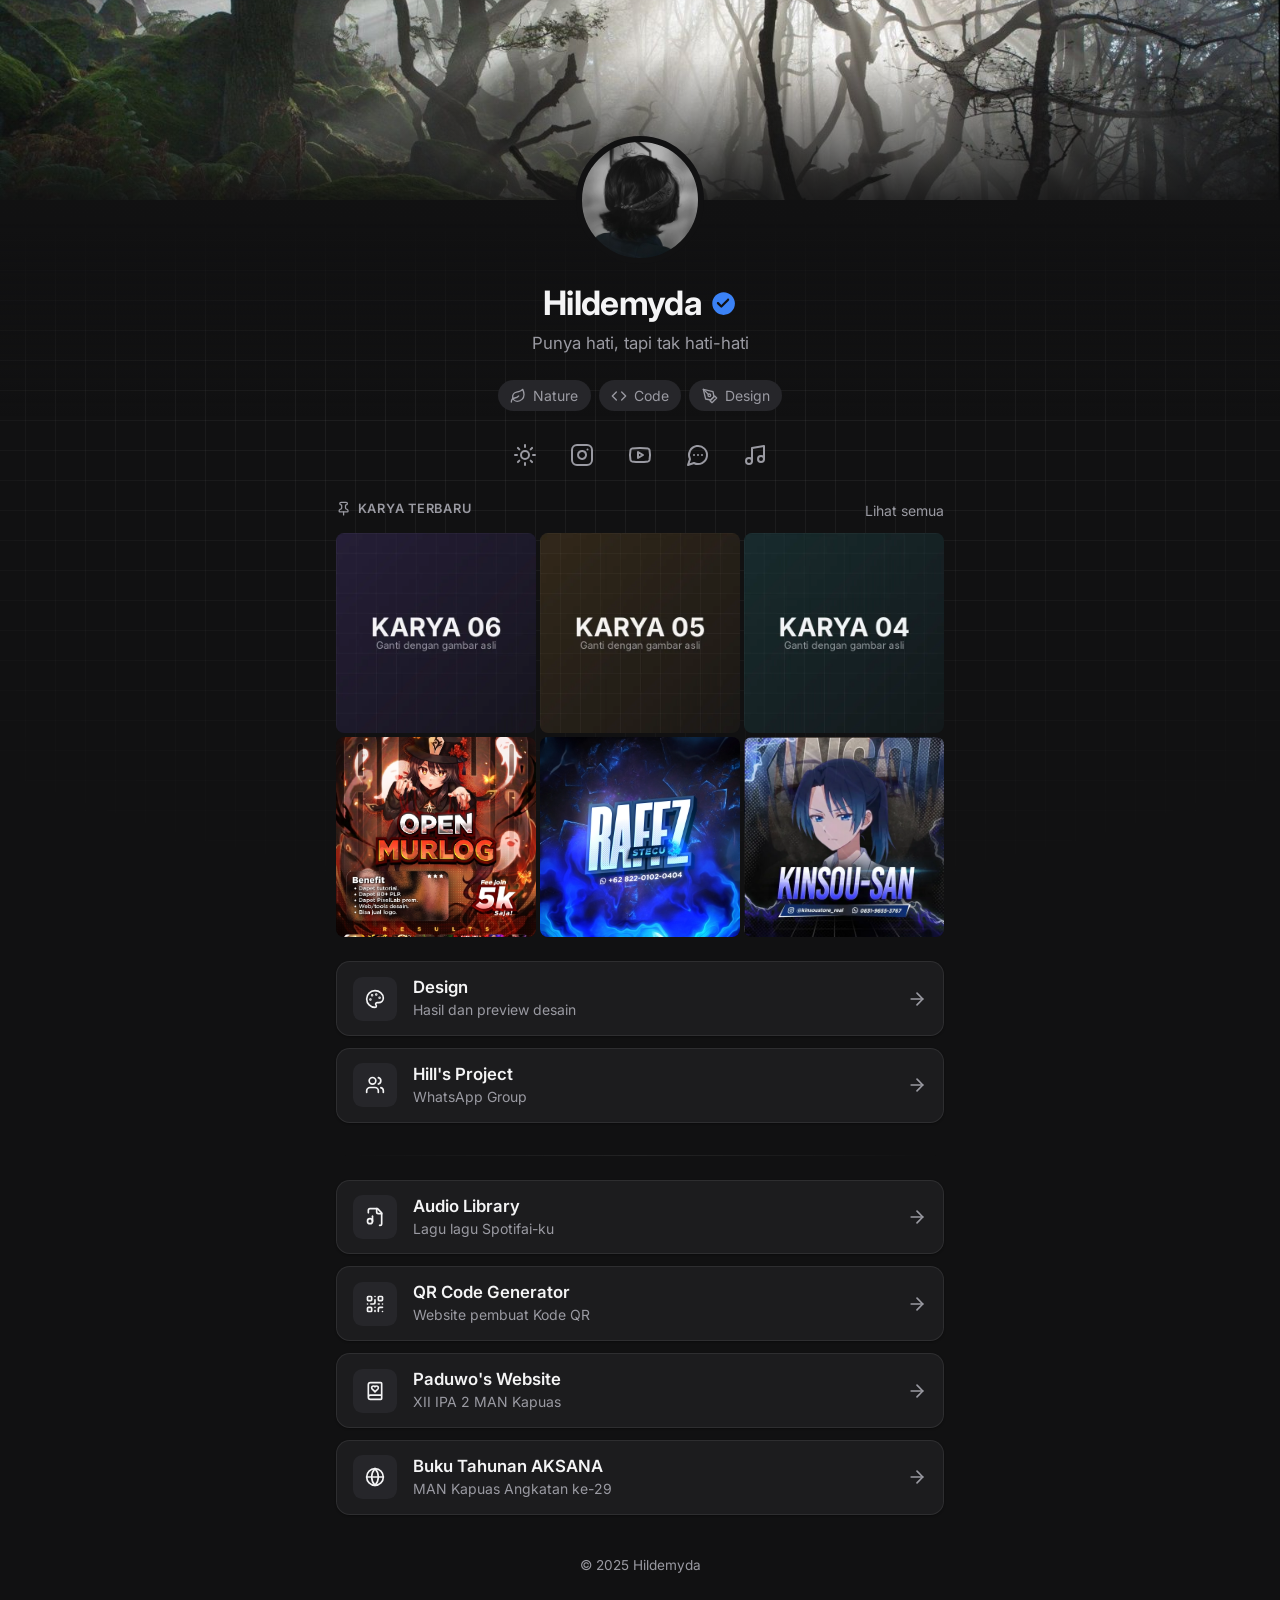
==== commit 2e4fd518: "Add files via upload" ====
--- a/index.html
+++ b/index.html
@@ -55,7 +55,7 @@
             <section aria-labelledby="t-karya">
                 <div class="section-head">
                     <h2 class="section-title" id="t-karya"><i data-icon="pin"></i><span id="pinned-title">Pinned</span></h2>
-                    <a class="section-link" href="./design/">Lihat semua</a>
+                    <a class="section-link" id="see-all" href="./design/">Lihat semua</a>
                 </div>
                 <div class="grid" id="home-works"></div>
             </section>
@@ -116,6 +116,7 @@
             var pinned = all.filter(function (w) { return w.pinned; });
             var items = (pinned.length ? pinned : all).slice(0, 6);
             if (!pinned.length) document.getElementById('pinned-title').textContent = 'Karya terbaru';
+            else document.getElementById('see-all').hidden = true; // sudah ada kartu Design di bawah
             if (!items.length) {
                 box.outerHTML = '<p class="empty">Karya akan segera ditambahkan.</p>';
             } else {
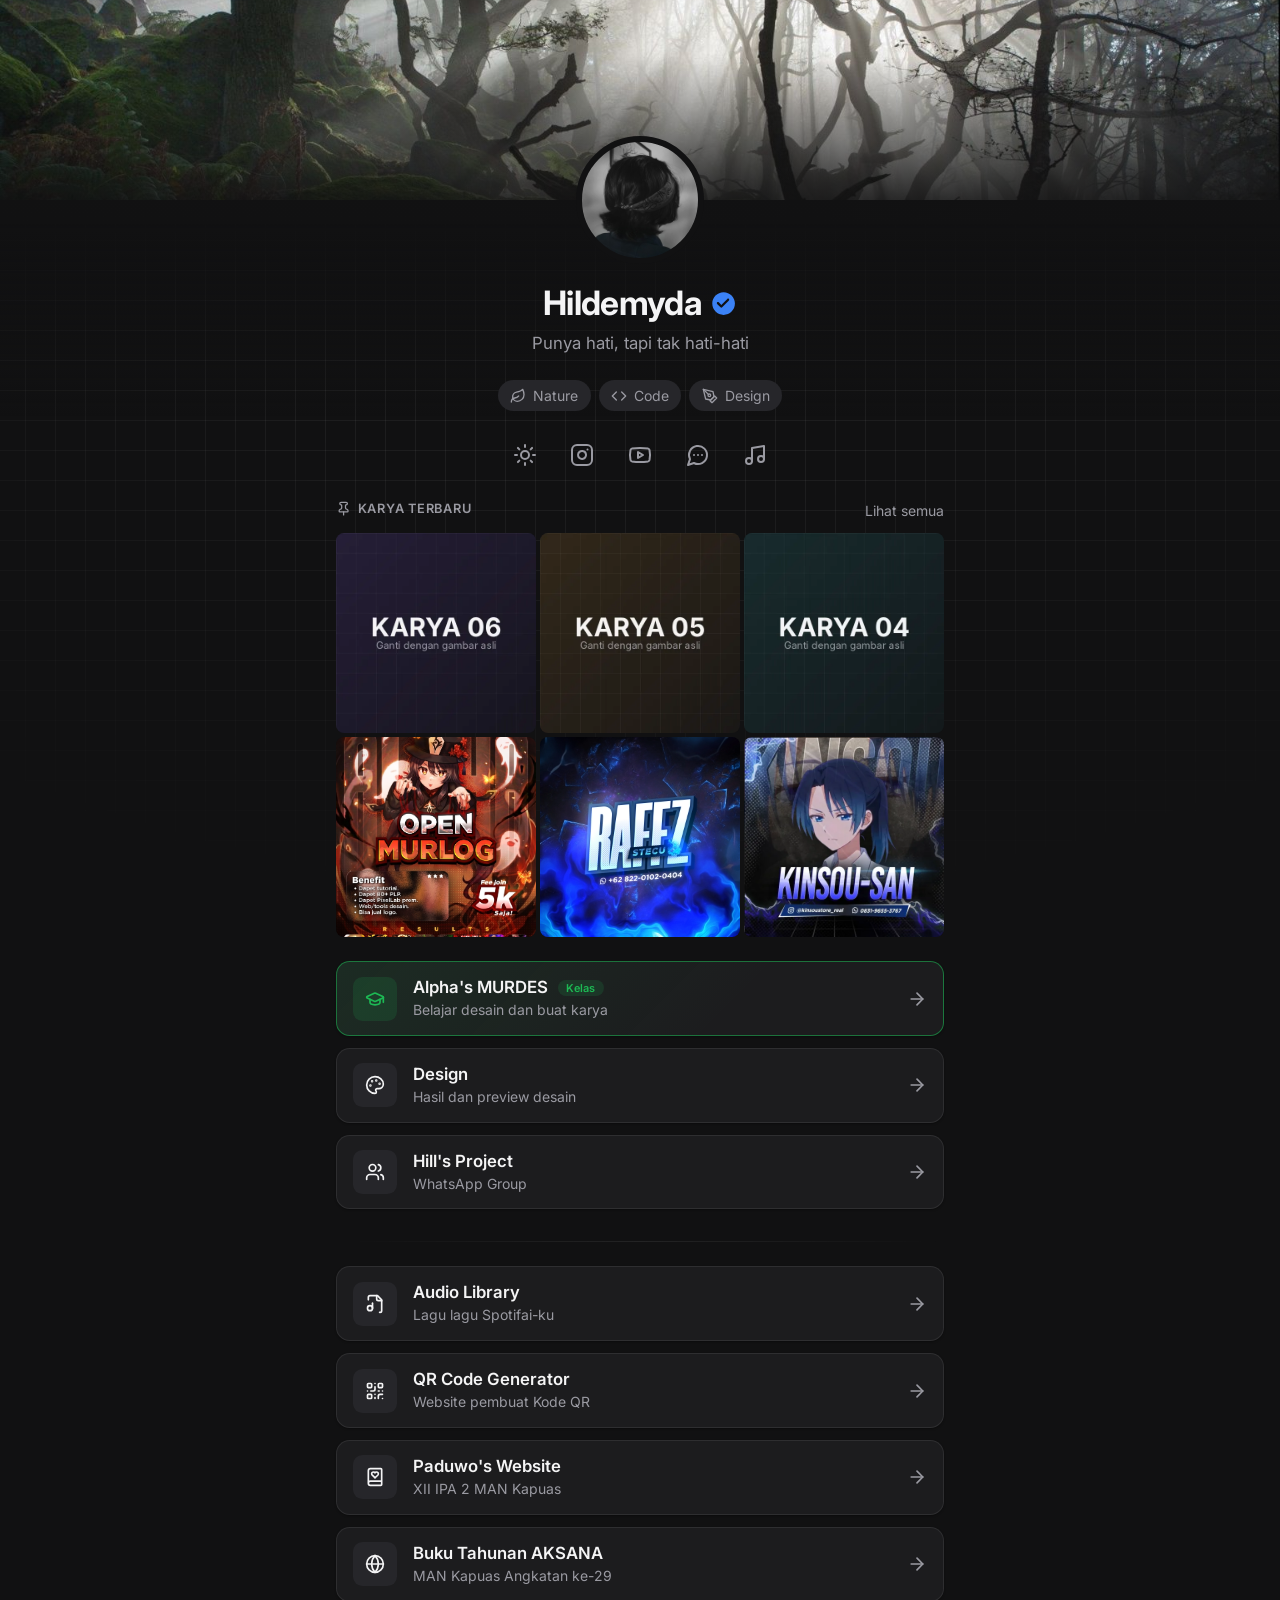
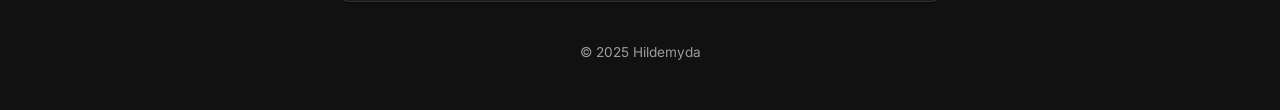
==== commit 2d0bbfdd: "Add files via upload" ====
--- a/index.html
+++ b/index.html
@@ -61,6 +61,11 @@
             </section>
 
             <div class="cards">
+                <a class="card card-feature" href="https://murdes.alpa.my.id" target="_blank" rel="noopener noreferrer">
+                    <div class="card-icon"><i data-icon="graduation-cap"></i></div>
+                    <div class="card-text"><h2 class="card-title">Alpha's MURDES <span class="badge">Kelas</span></h2><p class="card-desc">Belajar desain dan buat karya</p></div>
+                    <i class="card-arrow" data-icon="arrow-right"></i>
+                </a>
                 <a class="card" href="./design/">
                     <div class="card-icon"><i data-icon="palette"></i></div>
                     <div class="card-text"><h2 class="card-title">Design</h2><p class="card-desc">Hasil dan preview desain</p></div>
--- a/css/style.css
+++ b/css/style.css
@@ -400,3 +400,9 @@
 .nf-actions { margin-top: 1.75rem; display: flex; flex-wrap: wrap; justify-content: center; gap: .75rem; }
 .btn-solid { padding: .7rem 1.4rem; background: var(--text); color: var(--bg); font-weight: 500; }
 .btn-solid:hover { opacity: .9; }
+
+/* Kartu sorot (Murdes) */
+.card-feature { border-color: color-mix(in srgb, var(--accent) 55%, transparent); background: linear-gradient(135deg, color-mix(in srgb, var(--accent) 10%, transparent), transparent 65%), var(--card); }
+.card-feature:hover { border-color: var(--accent); }
+.card-feature .card-icon { color: var(--accent); background: color-mix(in srgb, var(--accent) 14%, transparent); }
+.badge { display: inline-block; margin-left: .35rem; padding: .05rem .5rem; border-radius: 999px; vertical-align: .1em; font-size: .68rem; font-weight: 600; letter-spacing: .02em; color: var(--accent); background: color-mix(in srgb, var(--accent) 14%, transparent); }
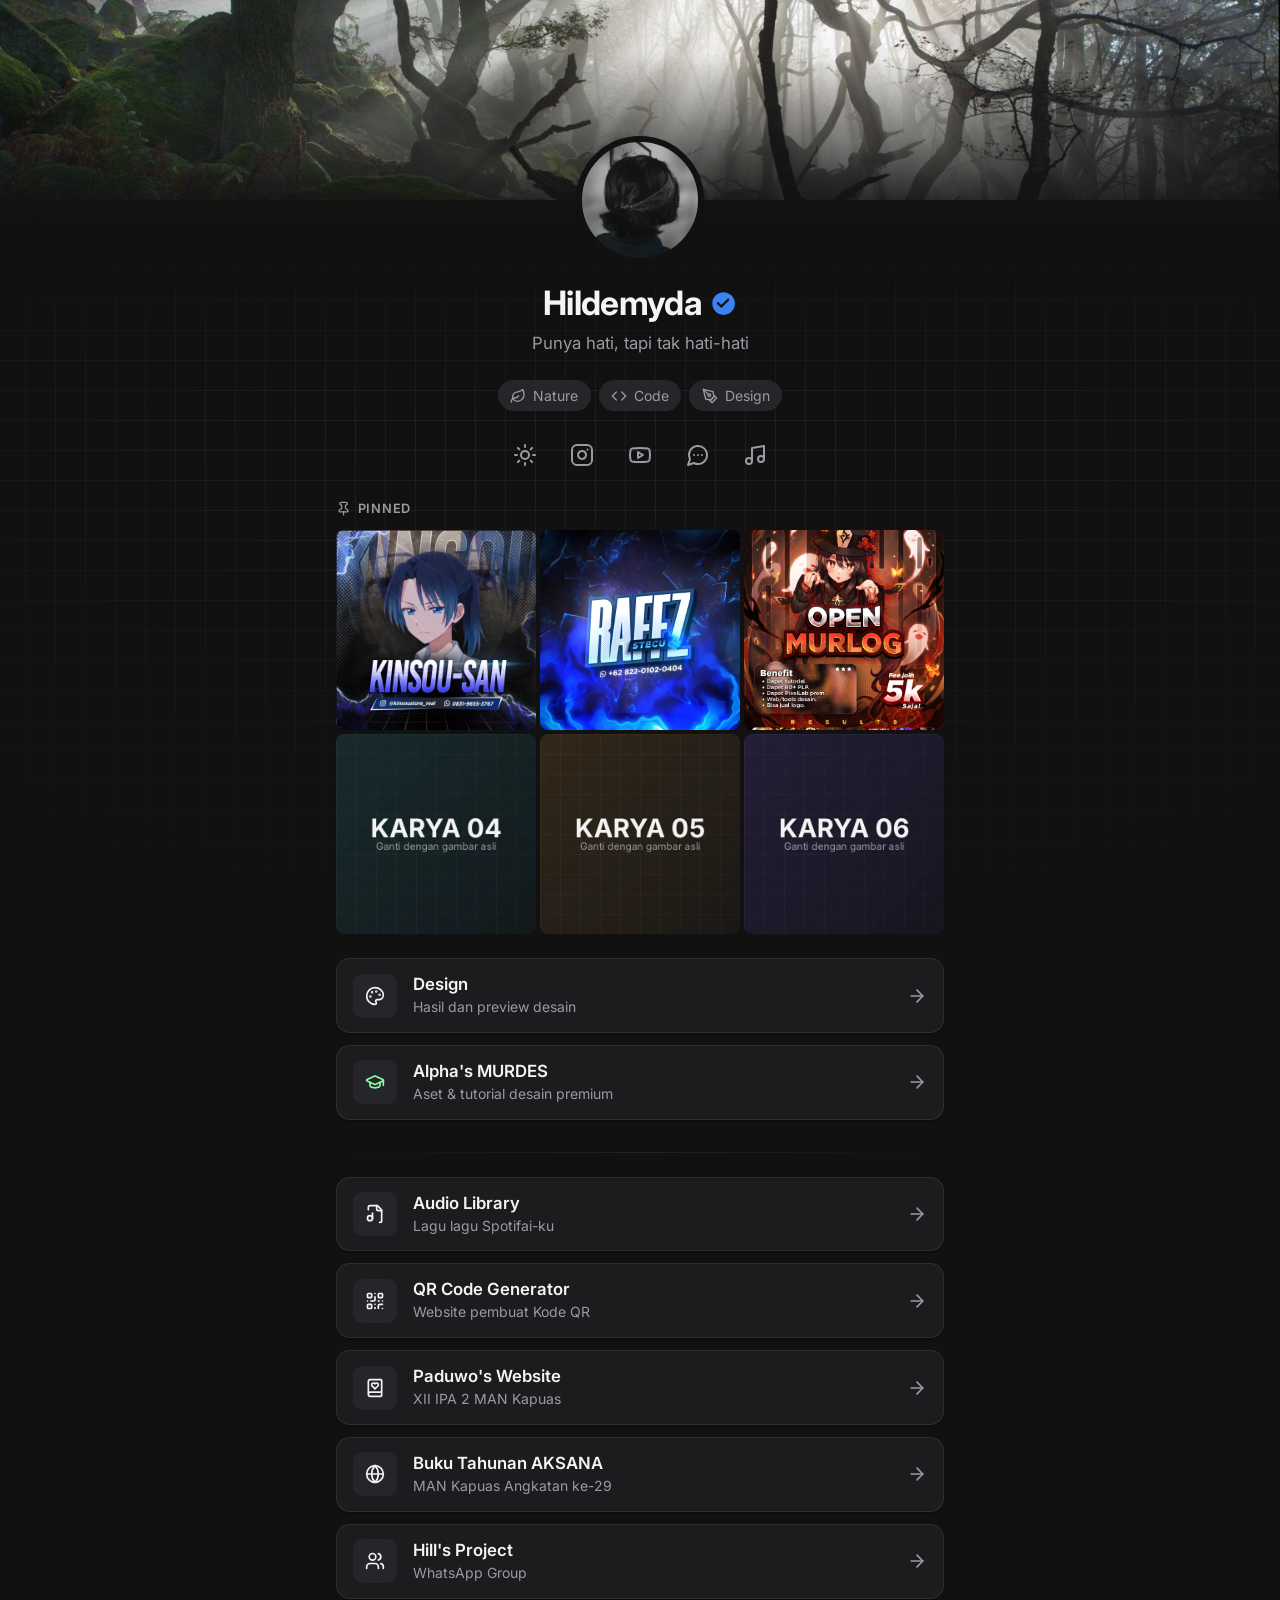
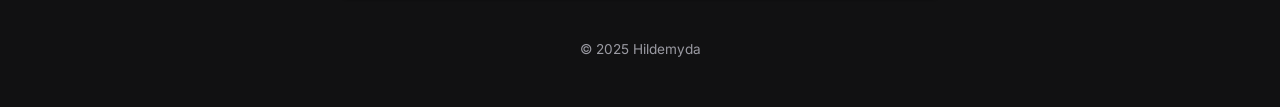
==== commit 1b78c6b0: "Add files via upload" ====
--- a/index.html
+++ b/index.html
@@ -61,19 +61,14 @@
             </section>
 
             <div class="cards">
-                <a class="card card-feature" href="https://murdes.alpa.my.id" target="_blank" rel="noopener noreferrer">
-                    <div class="card-icon"><i data-icon="graduation-cap"></i></div>
-                    <div class="card-text"><h2 class="card-title">Alpha's MURDES <span class="badge">Kelas</span></h2><p class="card-desc">Belajar desain dan buat karya</p></div>
-                    <i class="card-arrow" data-icon="arrow-right"></i>
-                </a>
                 <a class="card" href="./design/">
                     <div class="card-icon"><i data-icon="palette"></i></div>
                     <div class="card-text"><h2 class="card-title">Design</h2><p class="card-desc">Hasil dan preview desain</p></div>
                     <i class="card-arrow" data-icon="arrow-right"></i>
                 </a>
-                <a class="card" href="https://chat.whatsapp.com/F9GDYQOKWxk4l3xs7fXmAJ" target="_blank" rel="noopener noreferrer">
-                    <div class="card-icon"><i data-icon="users"></i></div>
-                    <div class="card-text"><h2 class="card-title">Hill's Project</h2><p class="card-desc">WhatsApp Group</p></div>
+                <a class="card" href="https://murdes.alpa.my.id" target="_blank" rel="noopener noreferrer">
+                    <div class="card-icon card-icon-green"><i data-icon="graduation-cap"></i></div>
+                    <div class="card-text"><h2 class="card-title">Alpha's MURDES</h2><p class="card-desc">Aset &amp; tutorial desain premium</p></div>
                     <i class="card-arrow" data-icon="arrow-right"></i>
                 </a>
             </div>
@@ -99,6 +94,11 @@
                 <a class="card" href="https://aksana29-mankapuas.github.io/" target="_blank" rel="noopener noreferrer">
                     <div class="card-icon"><i data-icon="globe"></i></div>
                     <div class="card-text"><h2 class="card-title">Buku Tahunan AKSANA</h2><p class="card-desc">MAN Kapuas Angkatan ke-29</p></div>
+                    <i class="card-arrow" data-icon="arrow-right"></i>
+                </a>
+                <a class="card" href="https://chat.whatsapp.com/F9GDYQOKWxk4l3xs7fXmAJ" target="_blank" rel="noopener noreferrer">
+                    <div class="card-icon"><i data-icon="users"></i></div>
+                    <div class="card-text"><h2 class="card-title">Hill's Project</h2><p class="card-desc">WhatsApp Group</p></div>
                     <i class="card-arrow" data-icon="arrow-right"></i>
                 </a>
             </div>
--- a/css/style.css
+++ b/css/style.css
@@ -287,6 +287,7 @@
     position: sticky;
     top: 0;
     z-index: 5;
+    background: var(--bg); /* cadangan untuk browser lama */
     background: color-mix(in srgb, var(--bg) 88%, transparent);
     backdrop-filter: blur(10px);
     -webkit-backdrop-filter: blur(10px);
@@ -378,6 +379,7 @@
 
 /* Halaman 404 */
 .nf {
+    min-height: calc(100vh - 3.6rem); /* cadangan untuk browser lama */
     min-height: calc(100svh - 3.6rem);
     display: flex;
     flex-direction: column;
@@ -401,8 +403,6 @@
 .btn-solid { padding: .7rem 1.4rem; background: var(--text); color: var(--bg); font-weight: 500; }
 .btn-solid:hover { opacity: .9; }
 
-/* Kartu sorot (Murdes) */
-.card-feature { border-color: color-mix(in srgb, var(--accent) 55%, transparent); background: linear-gradient(135deg, color-mix(in srgb, var(--accent) 10%, transparent), transparent 65%), var(--card); }
-.card-feature:hover { border-color: var(--accent); }
-.card-feature .card-icon { color: var(--accent); background: color-mix(in srgb, var(--accent) 14%, transparent); }
-.badge { display: inline-block; margin-left: .35rem; padding: .05rem .5rem; border-radius: 999px; vertical-align: .1em; font-size: .68rem; font-weight: 600; letter-spacing: .02em; color: var(--accent); background: color-mix(in srgb, var(--accent) 14%, transparent); }
+/* Ikon hijau untuk kartu Murdes (selain itu sama dengan kartu lain) */
+.card-icon-green { color: #8affa1; }
+html.light .card-icon-green { color: #1f9d4d; }
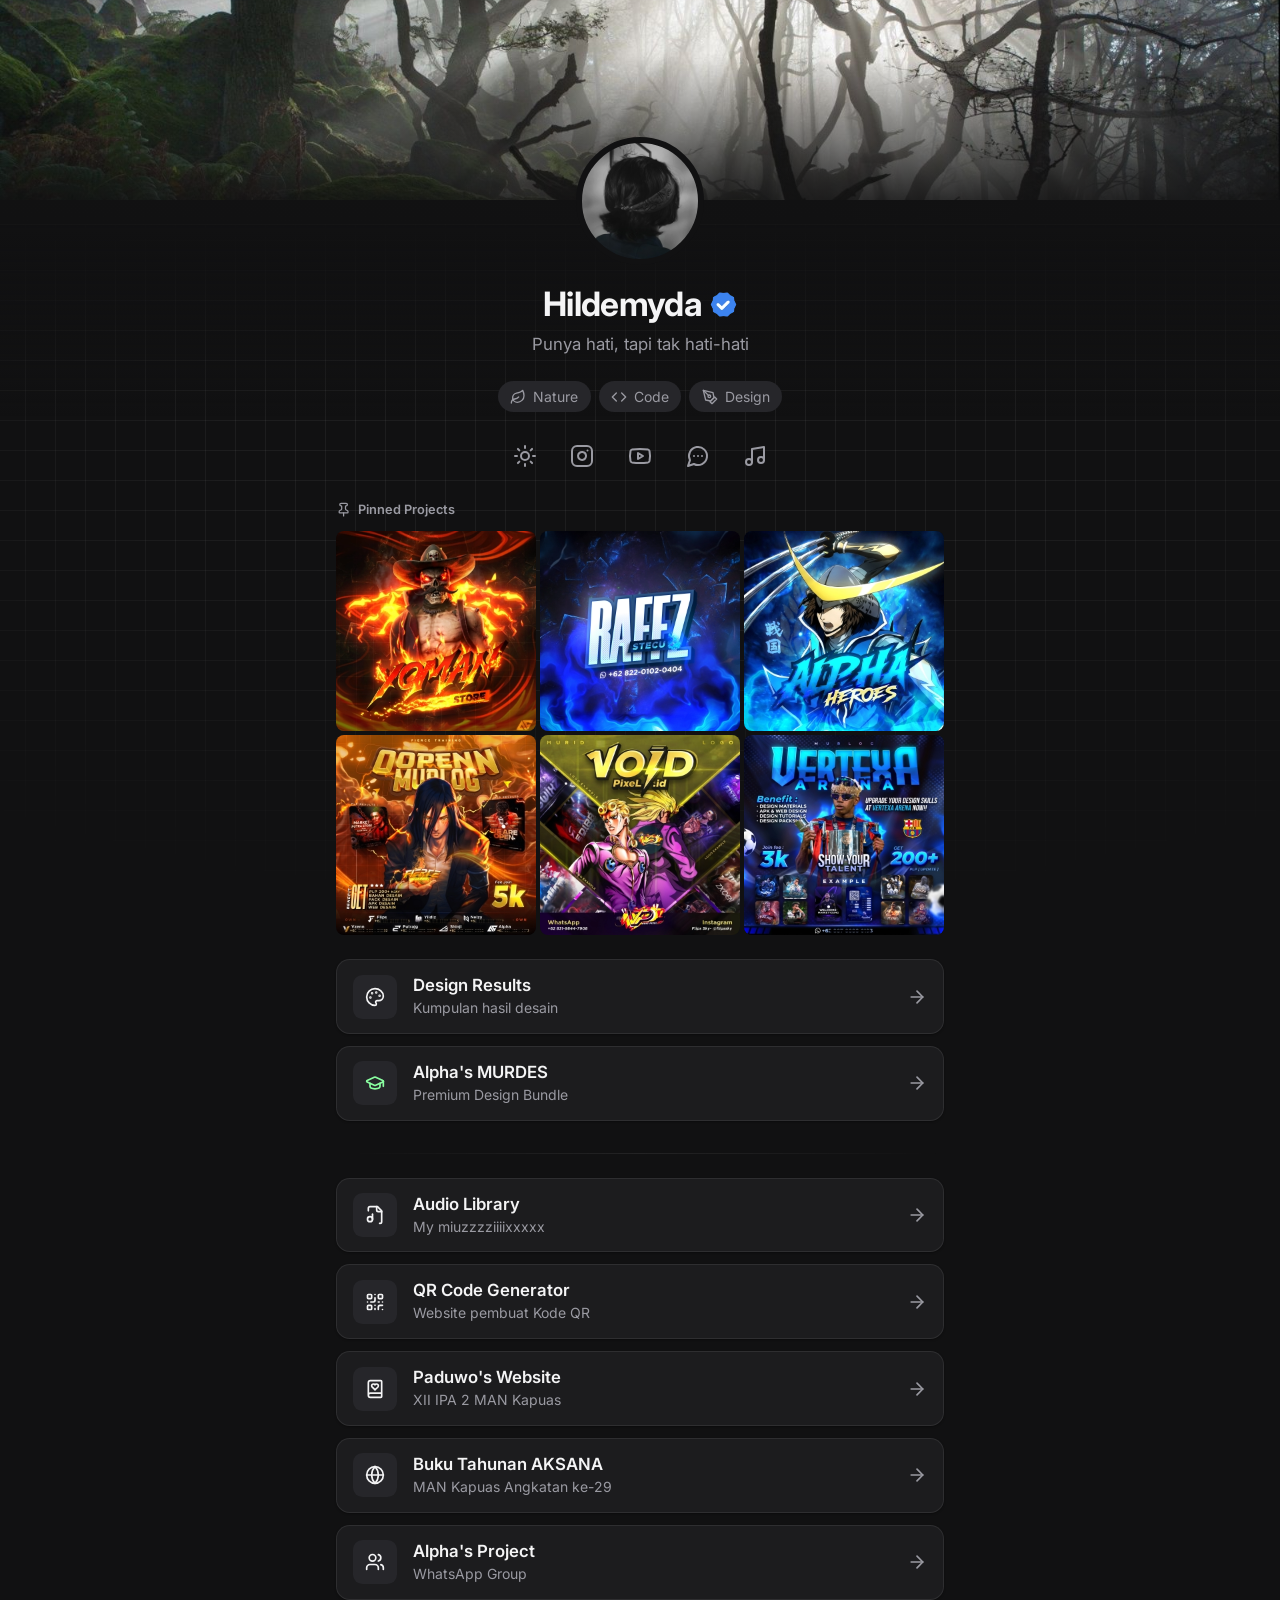
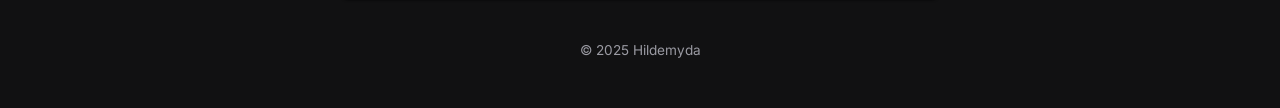
==== commit 2b6b9964: "Add files via upload" ====
--- a/index.html
+++ b/index.html
@@ -32,7 +32,7 @@
             <div class="avatar" style="background-image: url('./media/profile.jpg')" role="img" aria-label="Foto profil Hildemyda"></div>
             <div class="name-row">
                 <h1 class="name">Hildemyda</h1>
-                <svg class="verified" fill="currentColor" viewBox="0 0 24 24" aria-hidden="true"><path d="M12,2C6.477,2,2,6.477,2,12s4.477,10,10,10s10-4.477,10-10S17.523,2,12,2z M16.707,9.293l-6,6 C10.512,15.488,10.256,15.583,10,15.583s-0.512-0.095-0.707-0.293l-3-3c-0.391-0.391-0.391-1.023,0-1.414s1.023-0.391,1.414,0 L10,13.172l5.293-5.293c0.391-0.391,1.023-0.391,1.414,0S17.098,8.902,16.707,9.293z"/></svg>
+                <img class="verified" src="./media/verified-icon.webp" alt="" width="50" height="50">
             </div>
             <p class="bio">Punya hati, tapi tak hati-hati</p>
         </section>
@@ -46,7 +46,7 @@
 
             <nav class="socials" aria-label="Media sosial">
                 <button class="social social-theme" type="button" data-theme-toggle aria-label="Ganti tema terang atau gelap"><i class="sun" data-icon="sun"></i><i class="moon" data-icon="moon"></i></button>
-                <a class="social" href="https://instagram.com/hildemyda" target="_blank" rel="noopener noreferrer" aria-label="Instagram"><i data-icon="instagram"></i></a>
+                <a class="social" href="https://instagram.com/alpheditc" target="_blank" rel="noopener noreferrer" aria-label="Instagram"><i data-icon="instagram"></i></a>
                 <a class="social" href="https://youtube.com/@hildemyda" target="_blank" rel="noopener noreferrer" aria-label="YouTube"><i data-icon="youtube"></i></a>
                 <a class="social" href="https://whatsapp.com/channel/0029VaeTIQODjiOY88u59U2w" target="_blank" rel="noopener noreferrer" aria-label="Channel WhatsApp"><i data-icon="chat"></i></a>
                 <button class="social" id="play-music" type="button" aria-label="Putar musik" aria-pressed="false"><i data-icon="music"></i></button>
@@ -54,7 +54,7 @@
 
             <section aria-labelledby="t-karya">
                 <div class="section-head">
-                    <h2 class="section-title" id="t-karya"><i data-icon="pin"></i><span id="pinned-title">Pinned</span></h2>
+                    <h2 class="section-title" id="t-karya"><i data-icon="pin"></i><span id="pinned-title">Pinned Projects</span></h2>
                     <a class="section-link" id="see-all" href="./design/">Lihat semua</a>
                 </div>
                 <div class="grid" id="home-works"></div>
@@ -63,12 +63,12 @@
             <div class="cards">
                 <a class="card" href="./design/">
                     <div class="card-icon"><i data-icon="palette"></i></div>
-                    <div class="card-text"><h2 class="card-title">Design</h2><p class="card-desc">Hasil dan preview desain</p></div>
+                    <div class="card-text"><h2 class="card-title">Design Results</h2><p class="card-desc">Kumpulan hasil desain</p></div>
                     <i class="card-arrow" data-icon="arrow-right"></i>
                 </a>
                 <a class="card" href="https://murdes.alpa.my.id" target="_blank" rel="noopener noreferrer">
                     <div class="card-icon card-icon-green"><i data-icon="graduation-cap"></i></div>
-                    <div class="card-text"><h2 class="card-title">Alpha's MURDES</h2><p class="card-desc">Aset &amp; tutorial desain premium</p></div>
+                    <div class="card-text"><h2 class="card-title">Alpha's MURDES</h2><p class="card-desc">Premium Design Bundle</p></div>
                     <i class="card-arrow" data-icon="arrow-right"></i>
                 </a>
             </div>
@@ -78,7 +78,7 @@
             <div class="cards">
                 <a class="card" href="https://hildemyda.github.io/audio-libraryku/" target="_blank" rel="noopener noreferrer">
                     <div class="card-icon"><i data-icon="file-audio"></i></div>
-                    <div class="card-text"><h2 class="card-title">Audio Library</h2><p class="card-desc">Lagu lagu Spotifai-ku</p></div>
+                    <div class="card-text"><h2 class="card-title">Audio Library</h2><p class="card-desc">My miuzzzziiiixxxxx</p></div>
                     <i class="card-arrow" data-icon="arrow-right"></i>
                 </a>
                 <a class="card" href="https://hildemyda.github.io/qrcode-generator/" target="_blank" rel="noopener noreferrer">
@@ -96,9 +96,9 @@
                     <div class="card-text"><h2 class="card-title">Buku Tahunan AKSANA</h2><p class="card-desc">MAN Kapuas Angkatan ke-29</p></div>
                     <i class="card-arrow" data-icon="arrow-right"></i>
                 </a>
-                <a class="card" href="https://chat.whatsapp.com/F9GDYQOKWxk4l3xs7fXmAJ" target="_blank" rel="noopener noreferrer">
+                <a class="card" href="https://chat.whatsapp.com/LLV6RA0xPo8Ke0VjWM4TRG" target="_blank" rel="noopener noreferrer">
                     <div class="card-icon"><i data-icon="users"></i></div>
-                    <div class="card-text"><h2 class="card-title">Hill's Project</h2><p class="card-desc">WhatsApp Group</p></div>
+                    <div class="card-text"><h2 class="card-title">Alpha's Project</h2><p class="card-desc">WhatsApp Group</p></div>
                     <i class="card-arrow" data-icon="arrow-right"></i>
                 </a>
             </div>
--- a/css/style.css
+++ b/css/style.css
@@ -14,6 +14,7 @@
     --shadow: 0 1px 2px rgba(0, 0, 0, .35);
     --shadow-hover: 0 10px 24px rgba(0, 0, 0, .35);
     --grid: rgba(255, 255, 255, 0.05);
+    --banner-line: rgba(255, 255, 255, 0.3);
 }
 
 html.light {
@@ -29,6 +30,7 @@
     --shadow: 0 1px 2px rgba(0, 0, 0, .06);
     --shadow-hover: 0 10px 24px rgba(0, 0, 0, .1);
     --grid: rgba(0, 0, 0, 0.06);
+    --banner-line: rgba(0, 0, 0, 0.12);
 }
 
 * { margin: 0; padding: 0; box-sizing: border-box; }
@@ -43,7 +45,7 @@
     transition: background-color .3s ease, color .3s ease;
 }
 
-/* Kotak-kotak tipis di background; diam saat halaman digulir dan memudar ke tepi layar */
+/* Kotak-kotak tipis di background; diam saat halaman digulir dan memudar ke atas, bawah, dan samping */
 body::before {
     content: "";
     position: fixed;
@@ -55,8 +57,8 @@
         linear-gradient(90deg, var(--grid) 1px, transparent 1px);
     background-size: 30px 30px;
     background-position: center top;
-    -webkit-mask-image: radial-gradient(ellipse 90% 75% at 50% 30%, #000 35%, transparent 100%);
-    mask-image: radial-gradient(ellipse 90% 75% at 50% 30%, #000 35%, transparent 100%);
+    -webkit-mask-image: radial-gradient(ellipse 90% 54% at 50% 50%, #000 35%, transparent 100%);
+    mask-image: radial-gradient(ellipse 90% 54% at 50% 50%, #000 35%, transparent 100%);
 }
 
 a { color: inherit; text-decoration: none; }
@@ -77,7 +79,7 @@
 .ic svg { width: 100%; height: 100%; }
 
 /* Header bergambar */
-.banner { position: relative; }
+.banner { position: relative; border-bottom: 1px solid var(--banner-line); }
 .banner img {
     display: block;
     width: 100%;
@@ -134,7 +136,7 @@
 
 .name-row { margin-top: .9rem; display: flex; align-items: center; justify-content: center; gap: .5rem; }
 .name { font-size: 1.6rem; font-weight: 700; letter-spacing: -0.02em; }
-.verified { width: 1.4rem; height: 1.4rem; color: #3b82f6; }
+.verified { width: 1.4rem; height: 1.4rem; }
 .bio { margin-top: .15rem; color: var(--muted); }
 
 .stack > * + * { margin-top: 1.5rem; }
@@ -215,7 +217,7 @@
 .divider { height: 1px; border: 0; background: linear-gradient(to right, transparent, var(--line), transparent); margin: 2rem 0 1.5rem; }
 
 .section-head { display: flex; align-items: baseline; justify-content: space-between; margin-bottom: .75rem; }
-.section-title { font-size: .8rem; font-weight: 600; letter-spacing: .06em; text-transform: uppercase; color: var(--muted); }
+.section-title { font-size: .8rem; font-weight: 600; color: var(--muted); }
 .section-link { font-size: .875rem; color: var(--muted); }
 .section-link:hover { color: var(--text); }
 .section-title { display: inline-flex; align-items: center; gap: .4rem; }
@@ -301,6 +303,7 @@
     align-items: center;
     justify-content: space-between;
 }
+.topbar-title { font-size: .95rem; font-weight: 600; }
 .back { display: inline-flex; align-items: center; gap: .4rem; font-size: .95rem; font-weight: 500; color: var(--muted); }
 .back:hover { color: var(--text); }
 .top-theme {
@@ -313,25 +316,54 @@
 html.light .top-theme .moon { display: inline-flex; }
 
 .page { max-width: 64rem; margin: 0 auto; padding: 2rem 1rem 3rem; }
-.page-title { font-size: 2rem; font-weight: 700; letter-spacing: -0.02em; }
-.page-sub { margin-top: .35rem; color: var(--muted); max-width: 34rem; }
-.page .tags { justify-content: flex-start; margin-top: 1rem; }
-
-.filters { display: flex; flex-wrap: wrap; gap: .5rem; margin: 1.5rem 0 1rem; }
-.chip {
-    font: inherit; font-size: .875rem; padding: .35rem .9rem; border-radius: 999px;
-    border: 1px solid var(--line); background: transparent; color: var(--muted); cursor: pointer;
-    transition: background-color .2s ease, color .2s ease;
-}
-.chip:hover { color: var(--text); }
-.chip[aria-pressed="true"] { background: var(--text); color: var(--bg); border-color: var(--text); }
+.page-title { font-size: 2rem; font-weight: 700; letter-spacing: -0.02em; text-align: center; }
+.page-sub { margin: .35rem auto 0; color: var(--muted); max-width: 34rem; text-align: center; }
+
+/* Aplikasi berjalan (loop) dari kanan ke kiri; satu grup digandakan supaya loop mulus */
+.marquee { position: relative; overflow: hidden; margin-top: 1.5rem; }
+.marquee::before, .marquee::after { content: ""; position: absolute; top: 0; bottom: 0; width: 4rem; z-index: 1; pointer-events: none; }
+.marquee::before { left: 0; background: linear-gradient(to right, var(--bg), transparent); }
+.marquee::after { right: 0; background: linear-gradient(to left, var(--bg), transparent); }
+.tools { display: flex; width: max-content; will-change: transform; backface-visibility: hidden; transform: translate3d(0, 0, 0); animation: tools-scroll 34s linear infinite; }
+@media (hover: hover) { .marquee:hover .tools { animation-play-state: paused; } }
+.tools-group { display: flex; flex: none; }
+.tool { flex: none; width: 3.4rem; margin-right: 1.1rem; }
+.tool-icon { width: 3.4rem; height: 3.4rem; border-radius: .9rem; overflow: hidden; background: var(--chip); display: grid; place-items: center; font-weight: 700; color: var(--muted); border: 1px solid var(--line); }
+.tool-icon img { width: 100%; height: 100%; object-fit: cover; pointer-events: none; user-select: none; -webkit-user-select: none; }
+@keyframes tools-scroll { from { transform: translate3d(0, 0, 0); } to { transform: translate3d(-50%, 0, 0); } }
+
+.filters { position: relative; display: flex; justify-content: flex-start; margin: 1.5rem 0 1rem; }
+.filter-btn {
+    display: inline-flex; align-items: center; gap: .5rem;
+    font: inherit; font-size: .875rem; padding: .45rem .85rem; border-radius: .7rem;
+    border: 1px solid var(--line); background: var(--card); color: var(--text); cursor: pointer;
+    transition: background-color .2s ease;
+}
+.filter-btn:hover { background: var(--card-hover); }
+.filter-btn .ic { width: 1rem; height: 1rem; color: var(--muted); }
+.filter-btn[aria-expanded="true"] .chev { transform: rotate(180deg); }
+.filter-menu {
+    position: absolute; top: calc(100% + .4rem); left: 0; z-index: 4; min-width: 10rem; padding: .3rem;
+    display: flex; flex-direction: column;
+    border: 1px solid var(--line); border-radius: .8rem; background: var(--card); box-shadow: var(--shadow-hover);
+}
+.filter-menu[hidden] { display: none; }
+.filter-opt {
+    font: inherit; font-size: .875rem; text-align: left; padding: .5rem .75rem; border: 0; border-radius: .55rem;
+    background: transparent; color: var(--muted); cursor: pointer;
+}
+.filter-opt:hover { background: var(--chip); color: var(--text); }
+.filter-opt[aria-pressed="true"] { background: var(--chip); color: var(--text); font-weight: 600; }
 
 .page .grid { margin-top: 1.5rem; gap: 6px; }
 .filters + .grid { margin-top: 0; }
 @media (min-width: 640px) { .page .grid { grid-template-columns: repeat(4, 1fr); } }
 @media (min-width: 960px) { .page .grid { grid-template-columns: repeat(5, 1fr); gap: 8px; } }
 
-.cta { margin-top: 3rem; padding: 2rem 1rem; text-align: center; border-top: 1px solid var(--line); }
+.cta { margin-top: 3rem; padding: 2rem 1rem; text-align: center; }
+.cta-link { display: inline-flex; align-items: center; gap: .55rem; font-weight: 500; color: var(--text); }
+.cta-link:hover { text-decoration: underline; text-underline-offset: .25em; }
+.cta-link .ic { color: #25d366; }
 
 /* Jendela detail karya */
 dialog.viewer {
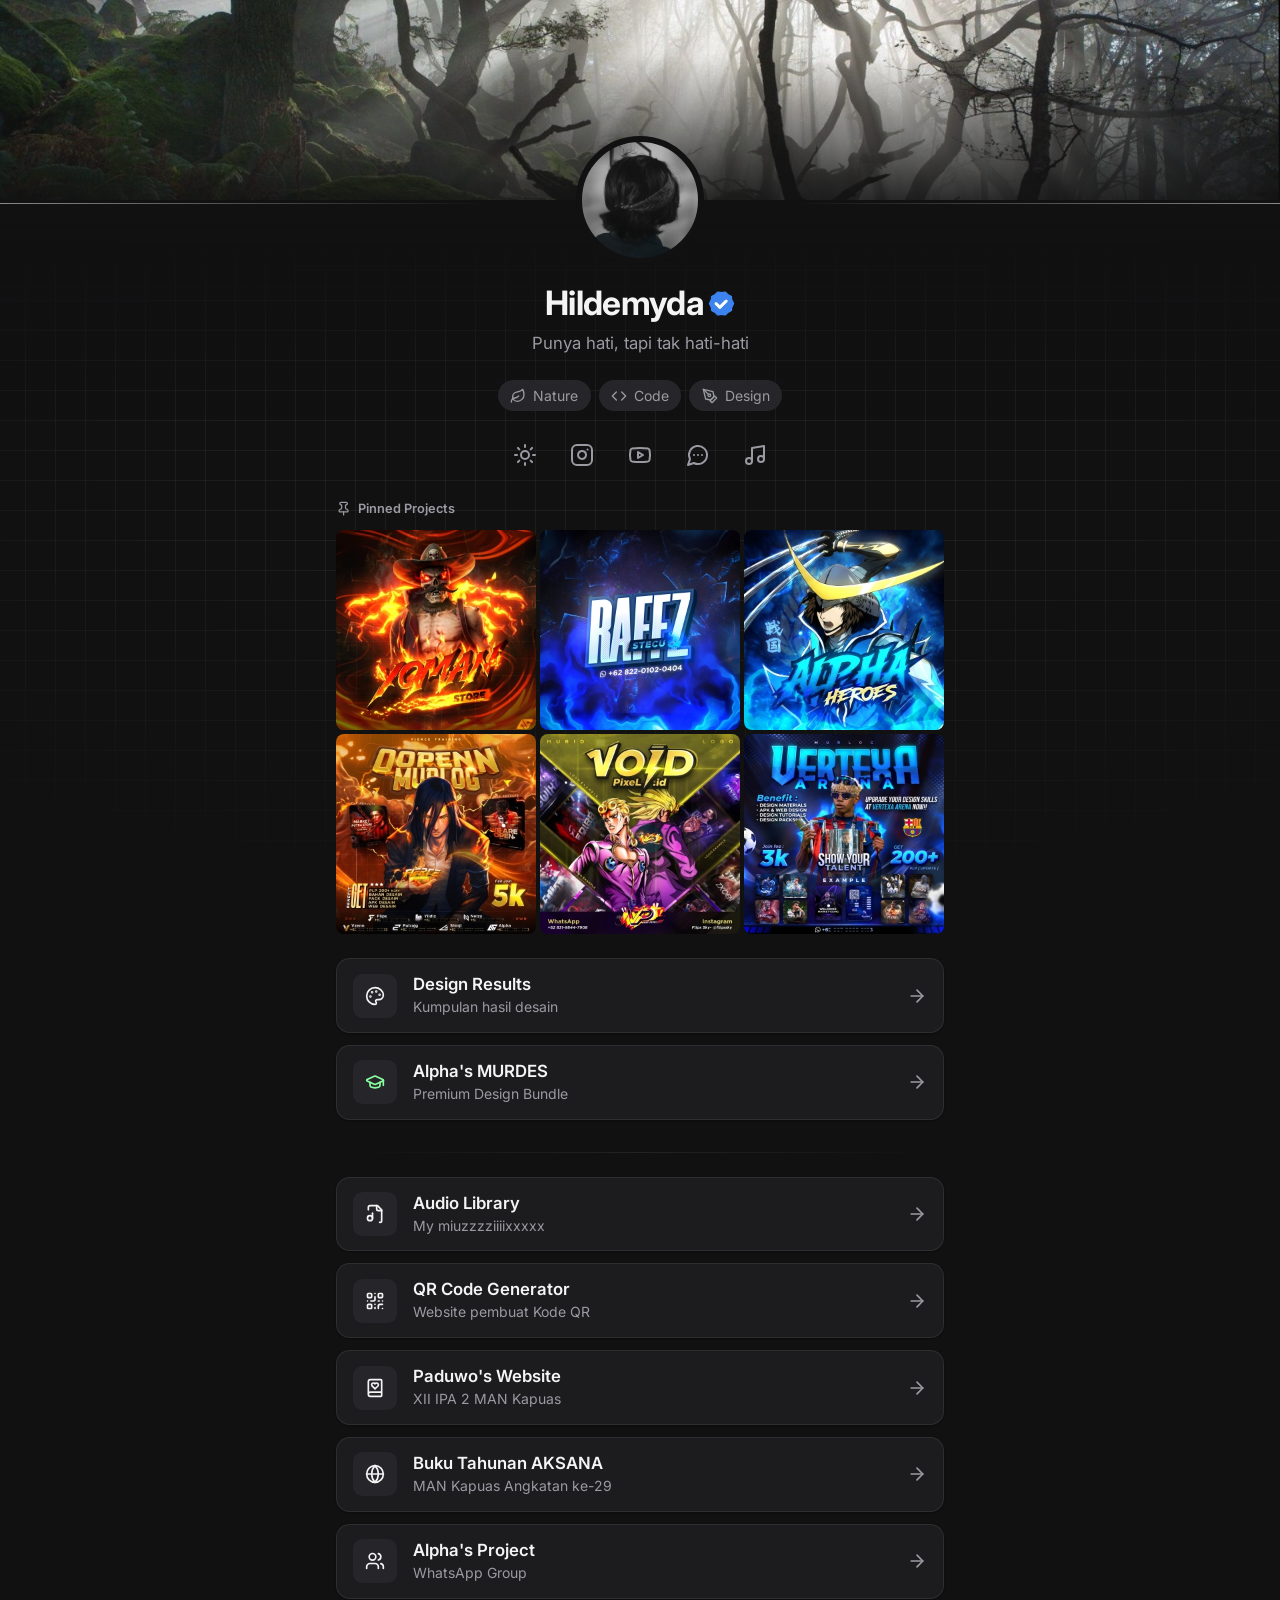
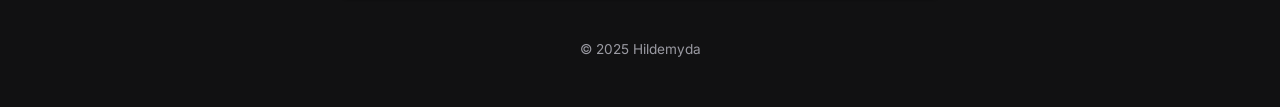
==== commit fd306dea: "Add files via upload" ====
--- a/index.html
+++ b/index.html
@@ -13,7 +13,7 @@
 
     <script>
         // Terapkan tema tersimpan sebelum halaman tampil, supaya tidak berkedip
-        try { if (localStorage.getItem('theme') === 'light') document.documentElement.classList.add('light'); } catch (e) {}
+        try { (function () { var m = document.cookie.match(/(?:^|;\s*)theme=(light|dark)/); var t = m ? m[1] : localStorage.getItem('theme'); if (t === 'light') document.documentElement.classList.add('light'); })(); } catch (e) {}
     </script>
 
     <link rel="preconnect" href="https://fonts.googleapis.com">
--- a/css/style.css
+++ b/css/style.css
@@ -14,7 +14,7 @@
     --shadow: 0 1px 2px rgba(0, 0, 0, .35);
     --shadow-hover: 0 10px 24px rgba(0, 0, 0, .35);
     --grid: rgba(255, 255, 255, 0.05);
-    --banner-line: rgba(255, 255, 255, 0.3);
+    --banner-line: rgba(255, 255, 255, 0.5);
 }
 
 html.light {
@@ -30,7 +30,7 @@
     --shadow: 0 1px 2px rgba(0, 0, 0, .06);
     --shadow-hover: 0 10px 24px rgba(0, 0, 0, .1);
     --grid: rgba(0, 0, 0, 0.06);
-    --banner-line: rgba(0, 0, 0, 0.12);
+    --banner-line: rgba(0, 0, 0, 0.3);
 }
 
 * { margin: 0; padding: 0; box-sizing: border-box; }
@@ -79,7 +79,12 @@
 .ic svg { width: 100%; height: 100%; }
 
 /* Header bergambar */
-.banner { position: relative; border-bottom: 1px solid var(--banner-line); }
+.banner {
+    position: relative;
+    --edge: 24px;   /* tinggi lapisan pudar di bawah foto */
+    --line-h: .4px; /* garis setipis 1 piksel layar HP */
+}
+@media (max-resolution: 1.5dppx) { .banner { --line-h: 1px; } }
 .banner img {
     display: block;
     width: 100%;
@@ -94,7 +99,7 @@
     position: absolute;
     left: 0;
     right: 0;
-    top: calc(100% - 24px);
+    top: calc(100% - var(--edge));
     height: 216px;
     pointer-events: none;
     background: linear-gradient(to bottom,
@@ -109,7 +114,14 @@
     content: "";
     position: absolute;
     inset: 0;
-    background: linear-gradient(to top, var(--bg), transparent 75%);
+    /* Garis tipis sedikit di bawah tepi foto: paling terang di tepi layar, memudar ke tengah.
+       Digambar di lapisan ini supaya berada di atas lapisan pudar (.banner::before). */
+    background-image:
+        linear-gradient(to right, var(--banner-line) 0%, transparent 38%, transparent 62%, var(--banner-line) 100%),
+        linear-gradient(to top, var(--bg), transparent 75%);
+    background-size: 100% var(--line-h), 100% 100%;
+    background-position: left 0 bottom calc(var(--edge) - 3px - var(--line-h)), 0 0;
+    background-repeat: no-repeat;
 }
 
 
@@ -134,7 +146,7 @@
     background: var(--card) center / cover no-repeat;
 }
 
-.name-row { margin-top: .9rem; display: flex; align-items: center; justify-content: center; gap: .5rem; }
+.name-row { margin-top: .9rem; display: flex; align-items: center; justify-content: center; gap: .25rem; }
 .name { font-size: 1.6rem; font-weight: 700; letter-spacing: -0.02em; }
 .verified { width: 1.4rem; height: 1.4rem; }
 .bio { margin-top: .15rem; color: var(--muted); }
